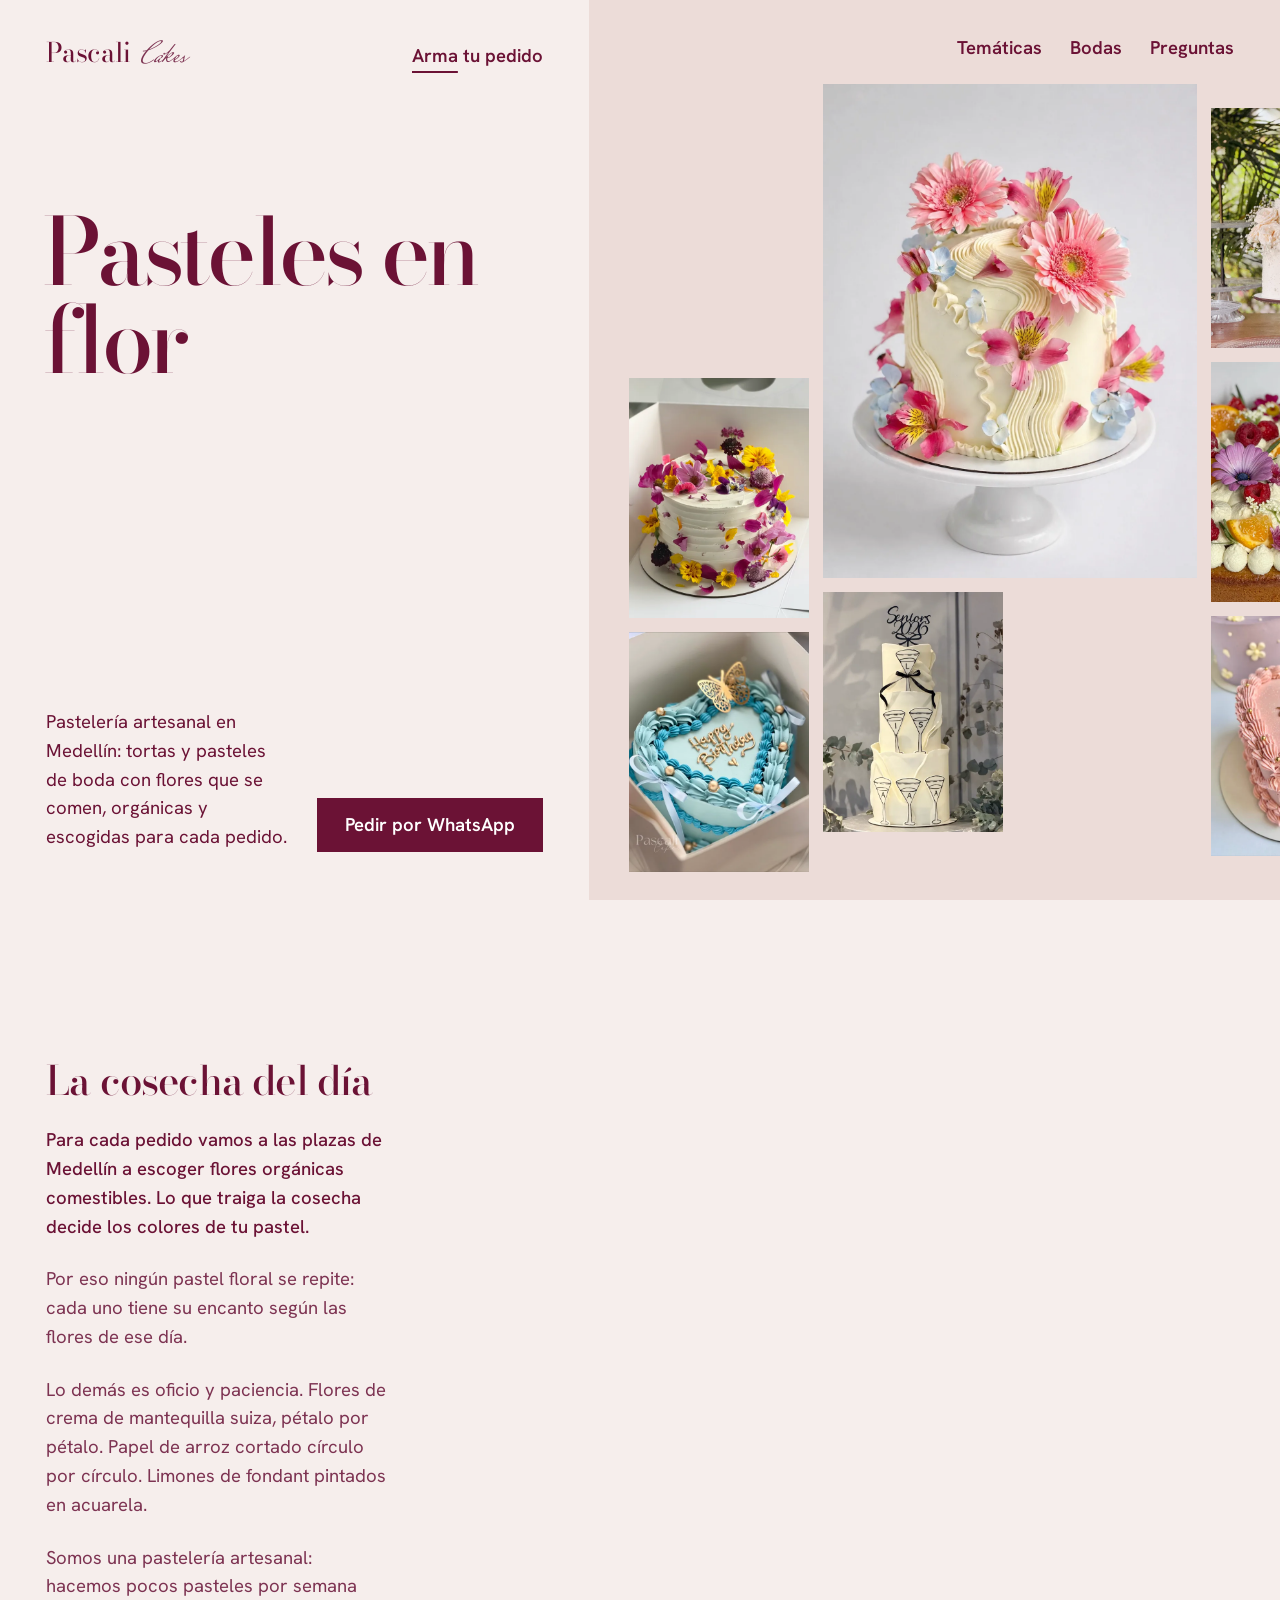
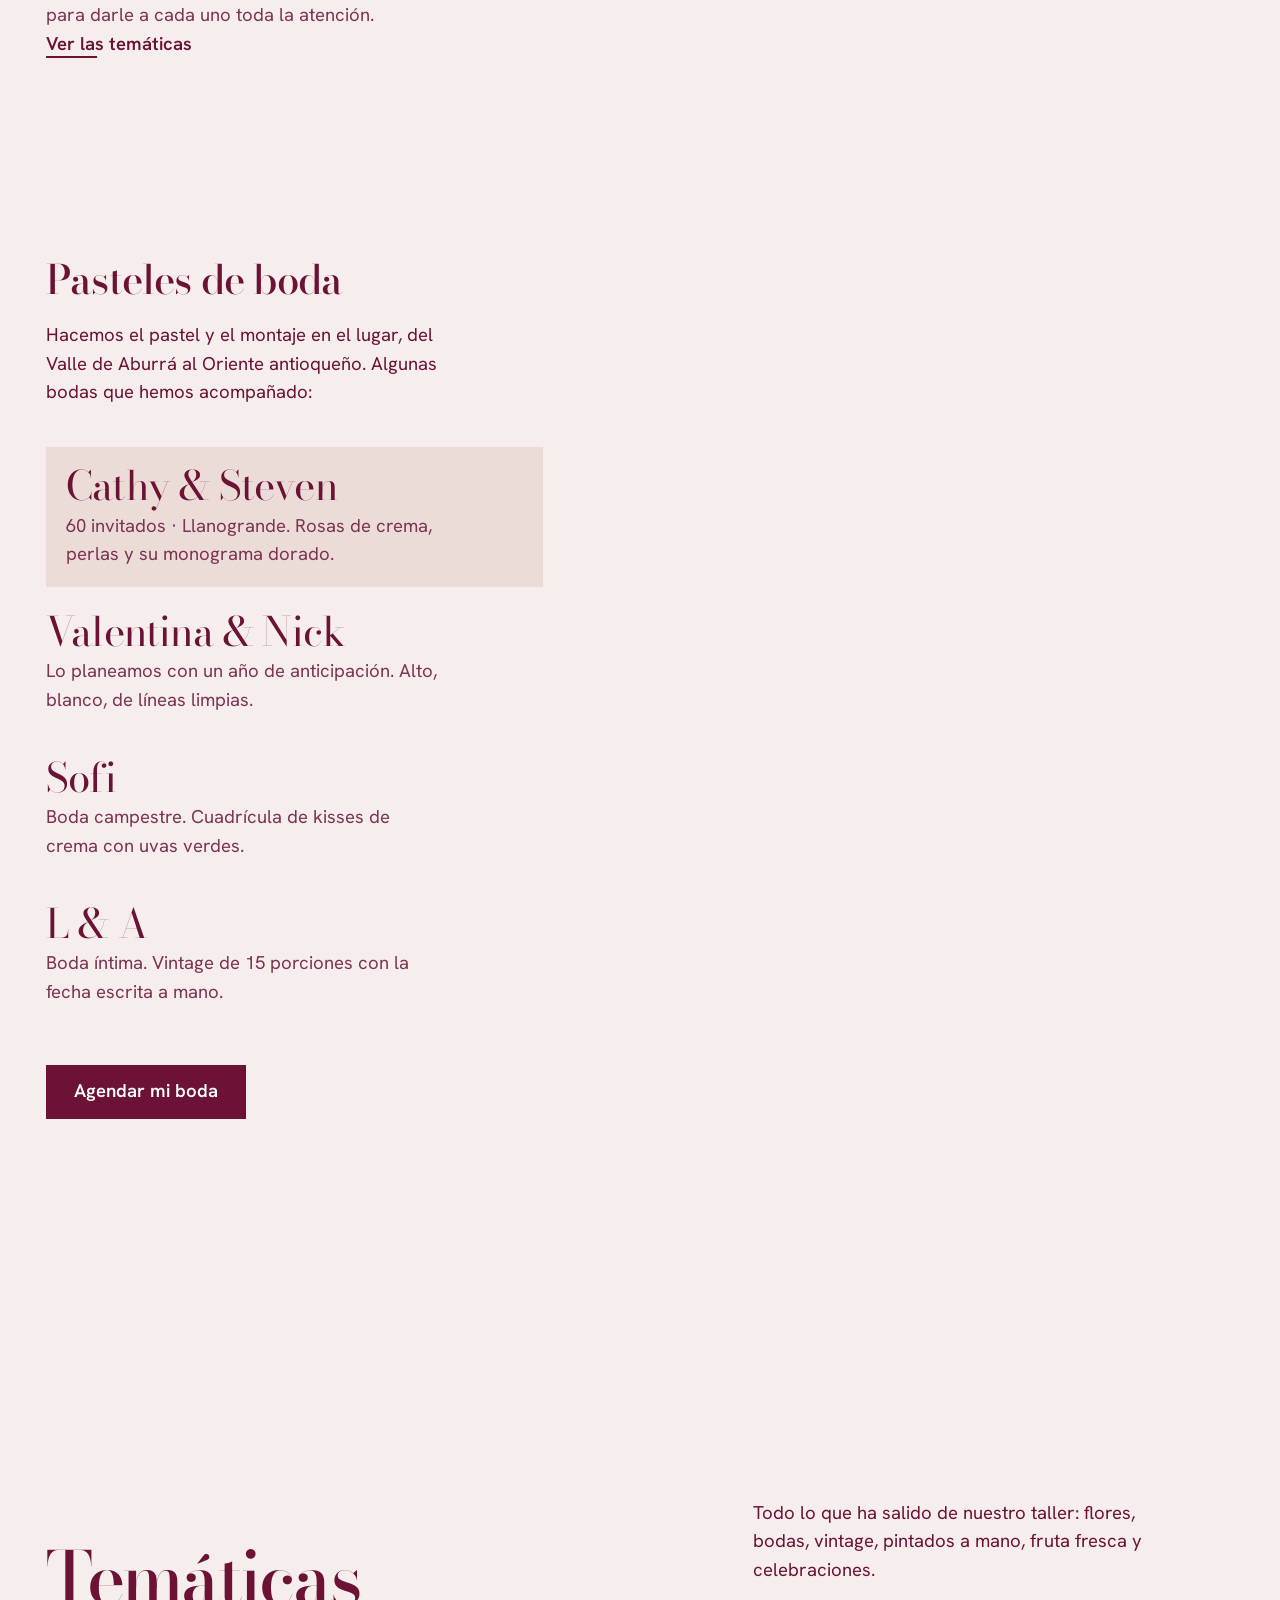
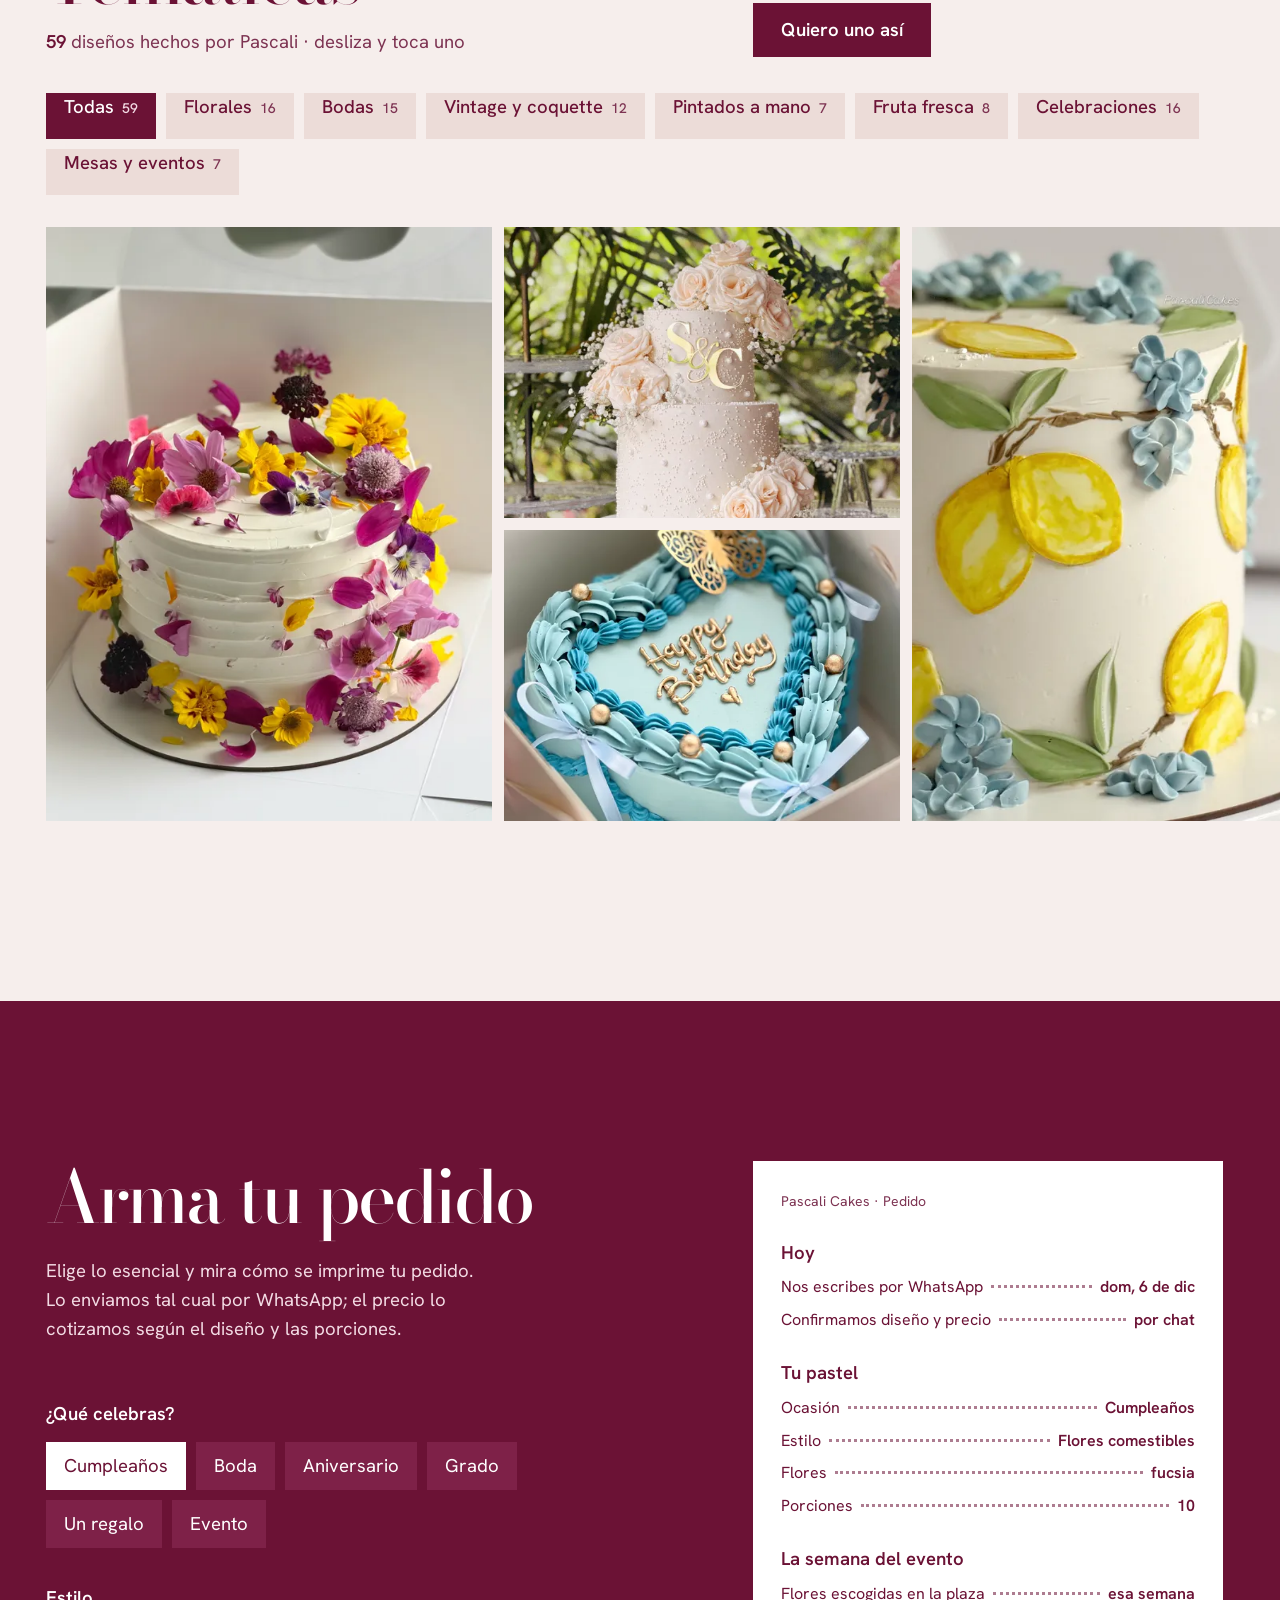
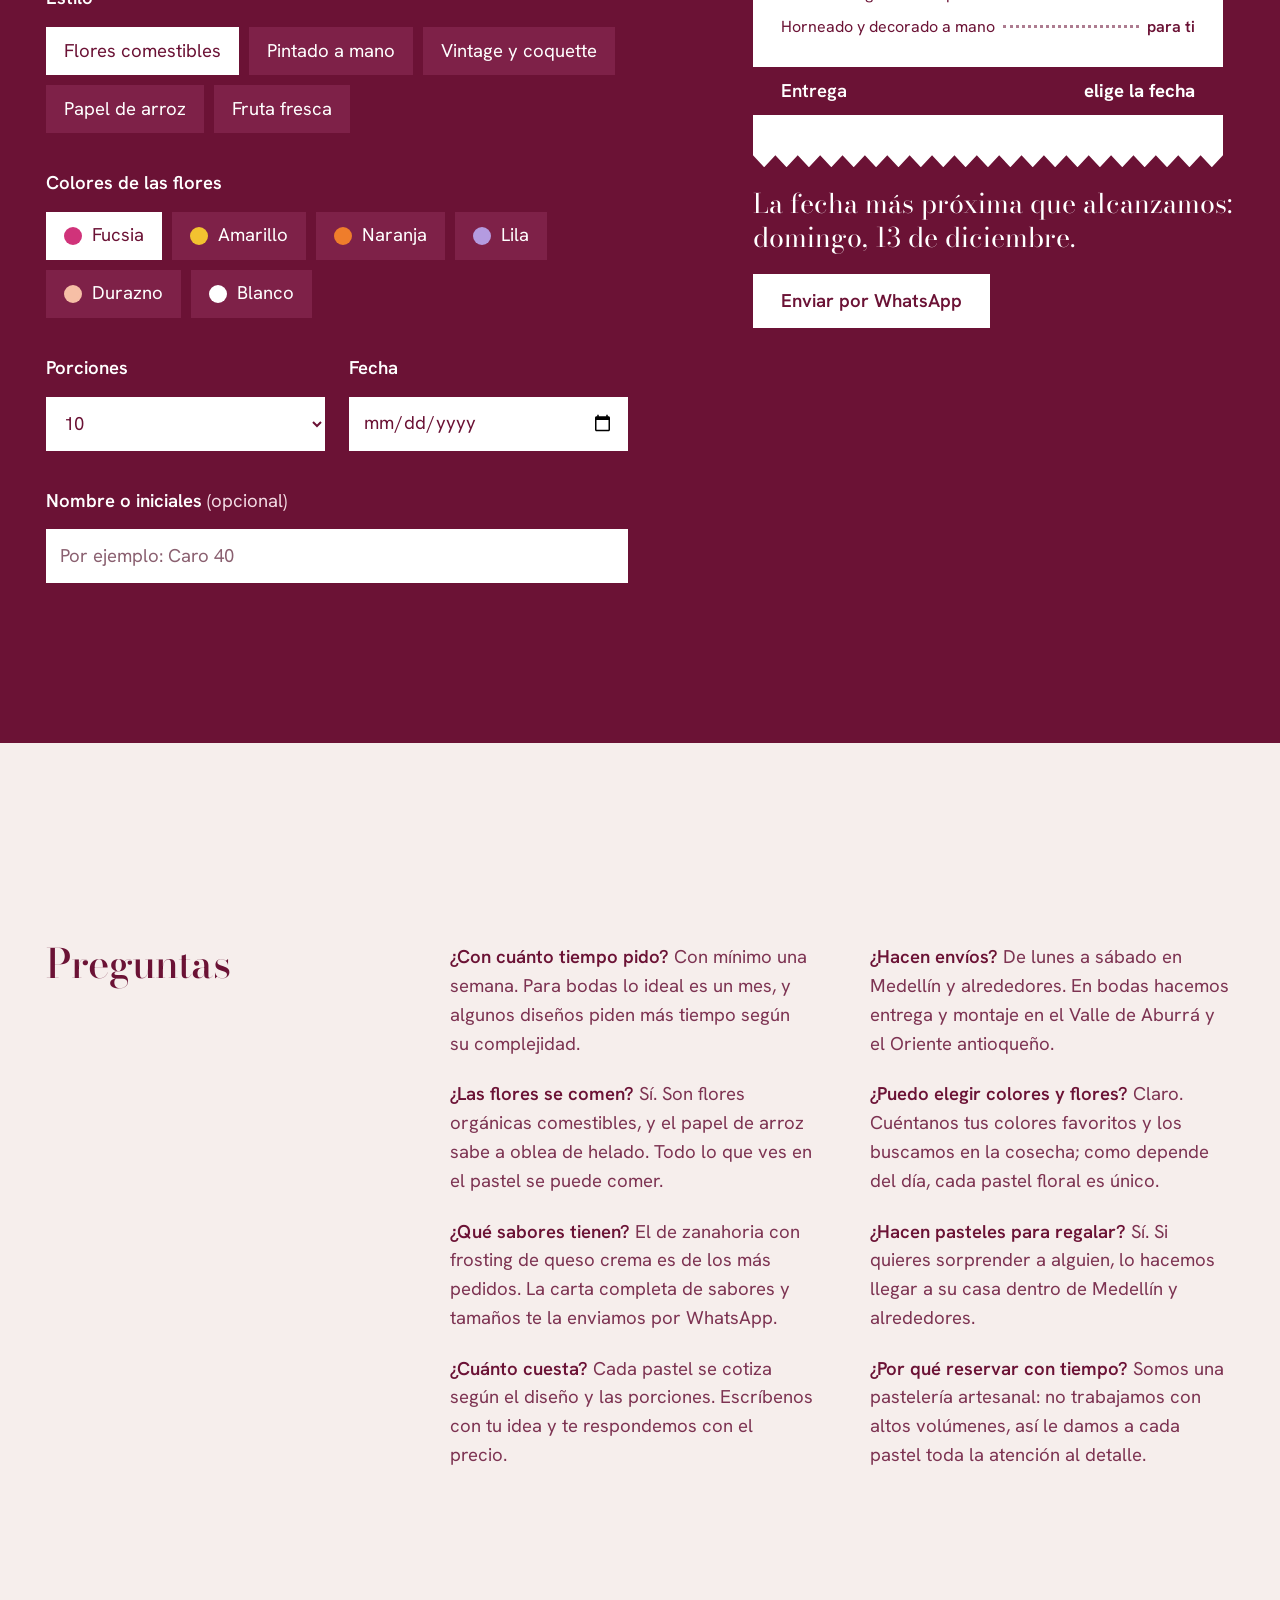
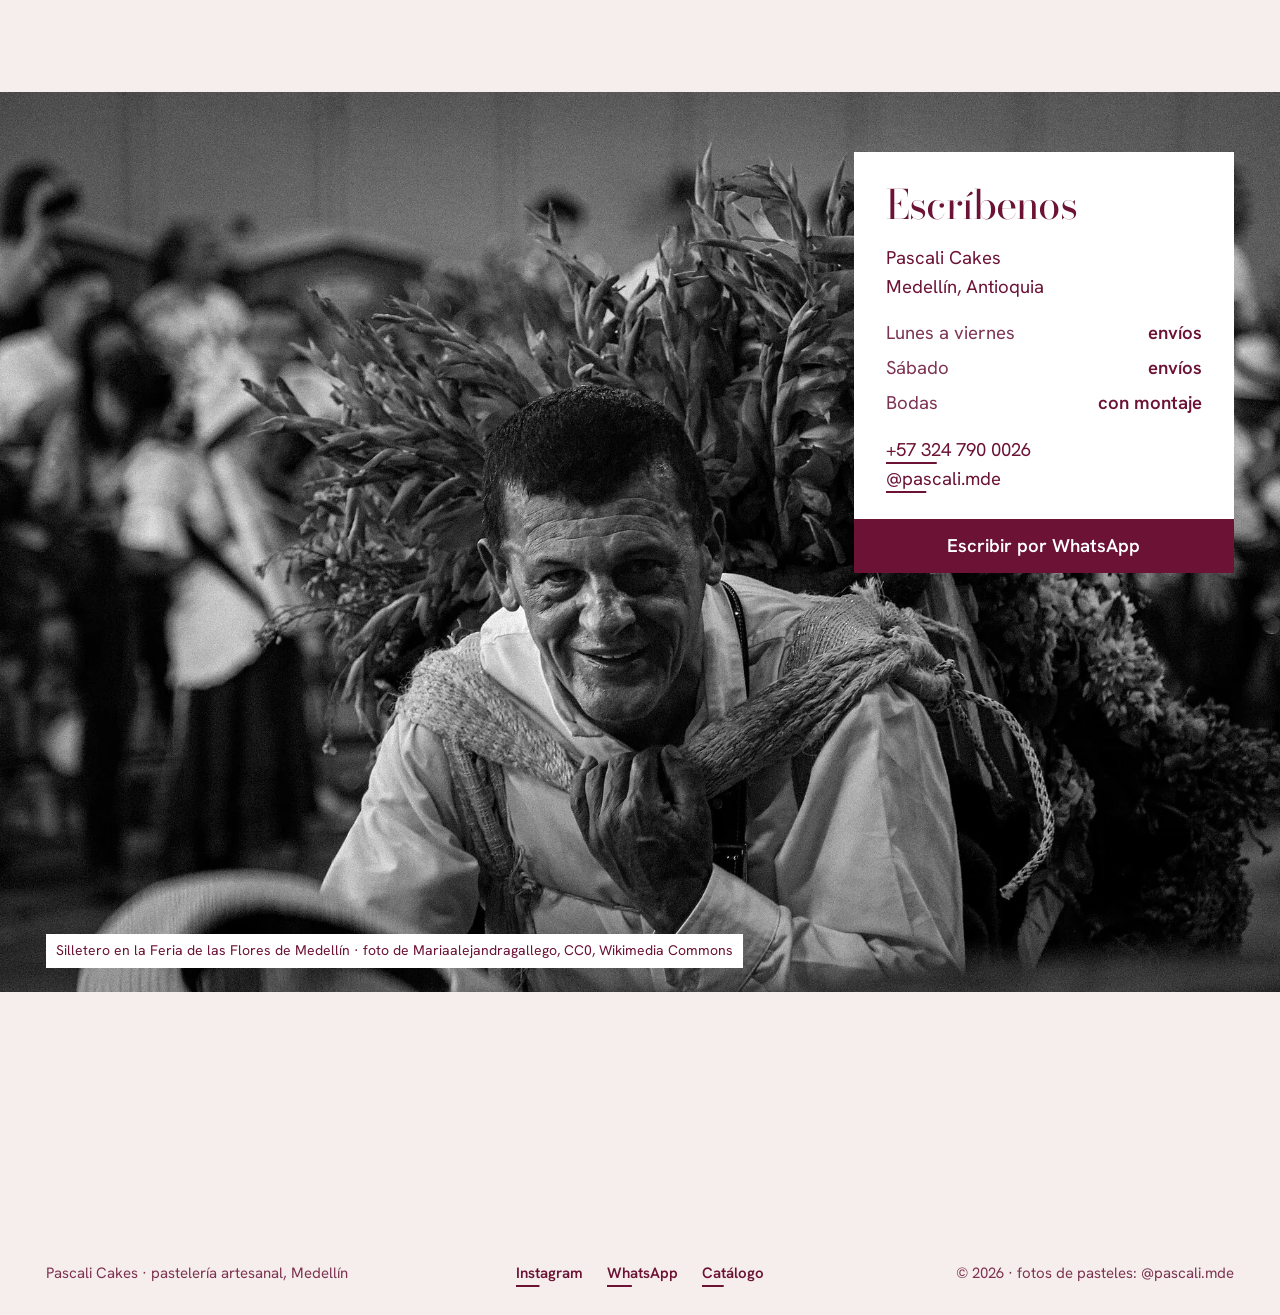
==== index.html @ ee9a1b28 "Pascali Cakes: página principal (opción B) y opción A Página de pastelería artesanal para Pascali (M" ====
<!doctype html>
<html lang="es">
<head>
  <meta charset="utf-8">
  <meta name="viewport" content="width=device-width, initial-scale=1">
  <title>Pascali Cakes · Pasteles en flor · Medellín</title>
  <meta name="description" content="Pastelería artesanal en Medellín: pasteles de boda y tortas con flores orgánicas comestibles, pintadas a mano. Envíos de lunes a sábado. Pedidos por WhatsApp.">
  <meta name="theme-color" content="#6b1235">
  <meta property="og:type" content="website">
  <meta property="og:title" content="Pascali Cakes · Pasteles con flores que se comen">
  <meta property="og:description" content="Pastelería artesanal en Medellín. Pedidos por WhatsApp.">
  <meta property="og:image" content="https://listoia21-pixel.github.io/pascali-cakes/assets/og-pascali.jpg">
  <meta property="og:image:width" content="1200">
  <meta property="og:image:height" content="630">
  <meta property="og:url" content="https://listoia21-pixel.github.io/pascali-cakes/">
  <meta property="og:locale" content="es_CO">
  <meta name="twitter:card" content="summary_large_image">
  <link rel="canonical" href="https://listoia21-pixel.github.io/pascali-cakes/">
  <link rel="icon" href="assets/logo-instagram.jpg">
  <link rel="preconnect" href="https://fonts.googleapis.com">
  <link rel="preconnect" href="https://fonts.gstatic.com" crossorigin>
  <link href="https://fonts.googleapis.com/css2?family=Bodoni+Moda:opsz,wght@6..96,400..600&family=Hanken+Grotesk:wght@400;500;600&family=Mrs+Saint+Delafield&display=swap" rel="stylesheet">
  <link rel="stylesheet" href="styles.css?v=5">
  <script type="application/ld+json">
  {
    "@context": "https://schema.org",
    "@type": "Bakery",
    "name": "Pascali Cakes · Pastelería Artesanal",
    "description": "Pasteles de boda y tortas personalizadas con flores orgánicas comestibles, pintadas a mano.",
    "areaServed": ["Medellín", "Valle de Aburrá", "Oriente antioqueño"],
    "address": { "@type": "PostalAddress", "addressLocality": "Medellín", "addressRegion": "Antioquia", "addressCountry": "CO" },
    "telephone": "+57 324 790 0026",
    "url": "https://listoia21-pixel.github.io/pascali-cakes/",
    "image": "https://listoia21-pixel.github.io/pascali-cakes/assets/og-pascali.jpg",
    "priceRange": "$$",
    "sameAs": ["https://www.instagram.com/pascali.mde/"]
  }
  </script>
</head>
<body>
  <a class="skip" href="#principal">Saltar al contenido</a>

  <div class="split" id="principal">

    <!-- Hero, reading side -->
    <header class="open" data-stage="0">
      <div class="open__top">
        <a class="mark" href="#principal" aria-label="Pascali Cakes, inicio">Pascali <span>Cakes</span></a>
        <a class="open__link draw" href="#pedido">Arma tu pedido</a>
      </div>
      <h1 class="open__h" data-reveal>Pasteles en flor</h1>
      <div class="open__foot">
        <p data-reveal>Pastelería artesanal en Medellín: tortas y pasteles de boda con flores que se comen, orgánicas y escogidas para cada pedido.</p>
        <a class="btn" href="https://wa.me/573247900026?text=Hola%20Pascali%2C%20quiero%20pedir%20un%20pastel." target="_blank" rel="noopener" data-reveal>Pedir por WhatsApp</a>
      </div>
    </header>

    <!-- The stage: never moves on desktop -->
    <div class="stage" aria-hidden="true">
      <nav class="stage__nav" aria-label="Secciones">
        <a href="#coleccion" tabindex="-1">Temáticas</a>
        <a href="#bodas" tabindex="-1">Bodas</a>
        <a href="#preguntas" tabindex="-1">Preguntas</a>
      </nav>
      <div class="slide slide--mosaic is-on" data-slide="0">
        <div class="mosaic">
          <figure class="tile t1"><img src="assets/hd/sm/florales-hd.webp" alt="" width="560" height="746" fetchpriority="high"></figure>
          <figure class="tile t2"><img src="assets/hd/sm/corazon-azul.webp" alt="" width="560" height="700"></figure>
          <figure class="tile t3 t-big" data-cycle>
            <img class="is-on" src="assets/hd/flores-detalle-1.webp" alt="" width="1200" height="1600" fetchpriority="high">
            <img src="assets/hd/gerberas-hd.webp" alt="" width="1200" height="1600" loading="lazy">
            <img src="assets/hd/fresas-hd.webp" alt="" width="1200" height="1600" loading="lazy">
            <img src="assets/hd/limones-hd.webp" alt="" width="1200" height="1600" loading="lazy">
          </figure>
          <figure class="tile t4"><img src="assets/hd/sm/boda-cs-hd.webp" alt="" width="560" height="746"></figure>
          <figure class="tile t5"><img src="assets/hd/sm/zanahoria-hd.webp" alt="" width="560" height="746"></figure>
          <figure class="tile t6"><img src="assets/hd/sm/graduacion-hd.webp" alt="" width="560" height="746"></figure>
          <figure class="tile t7"><img src="assets/hd/sm/corazon-rosa.webp" alt="" width="560" height="746"></figure>
        </div>
      </div>
      <div class="slide slide--photo" data-slide="1">
        <figure class="plate"><img src="assets/hd/flores-detalle-2.webp" alt="" width="1200" height="1600" loading="lazy"></figure>
      </div>
      <div class="slide slide--photo" data-slide="2">
        <figure class="plate"><img id="stage-boda" src="assets/hd/boda-cs-hd.webp" alt="" width="1200" height="1600" loading="lazy"></figure>
      </div>
    </div>

    <!-- Intro: narrow column -->
    <section class="read harvest" data-stage="1" aria-labelledby="harvest-t">
      <h2 id="harvest-t" data-reveal>La cosecha del día</h2>
      <p class="first" data-reveal>Para cada pedido vamos a las plazas de Medellín a escoger flores orgánicas comestibles. Lo que traiga la cosecha decide los colores de tu pastel.</p>
      <p data-reveal>Por eso ningún pastel floral se repite: cada uno tiene su encanto según las flores de ese día.</p>
      <p data-reveal>Lo demás es oficio y paciencia. Flores de crema de mantequilla suiza, pétalo por pétalo. Papel de arroz cortado círculo por círculo. Limones de fondant pintados en acuarela.</p>
      <p data-reveal>Somos una pastelería artesanal: hacemos pocos pasteles por semana para darle a cada uno toda la atención. <a class="draw" href="#coleccion">Ver las temáticas</a></p>
      <figure class="harvest__phone"><img src="assets/hd/sm/flores-detalle-2.webp" alt="Pastel de crema con flores comestibles fucsia, amarillas y lilas" width="560" height="746" loading="lazy"></figure>
    </section>

    <!-- Weddings: the stage follows the list -->
    <section class="read bodas" id="bodas" data-stage="2" aria-labelledby="bodas-t">
      <h2 id="bodas-t" data-reveal>Pasteles de boda</h2>
      <p data-reveal>Hacemos el pastel y el montaje en el lugar, del Valle de Aburrá al Oriente antioqueño. Algunas bodas que hemos acompañado:</p>
      <figure class="bodas__phone"><img id="phone-boda" src="assets/hd/sm/boda-cs-hd.webp" alt="Pastel de boda con rosas de crema y monograma dorado" width="560" height="746" loading="lazy"></figure>
      <ul class="couples" role="list">
        <li data-reveal><button type="button" aria-pressed="true" data-img="boda-cs-hd" data-alt="Pastel de boda con rosas de crema y monograma dorado S y C, en un jardín">
          <span class="couples__name">Cathy &amp; Steven</span>
          <span class="couples__note">60 invitados · Llanogrande. Rosas de crema, perlas y su monograma dorado.</span>
        </button></li>
        <li data-reveal><button type="button" aria-pressed="false" data-img="vn-hd" data-alt="Pastel de boda alto y blanco de líneas limpias">
          <span class="couples__name">Valentina &amp; Nick</span>
          <span class="couples__note">Lo planeamos con un año de anticipación. Alto, blanco, de líneas limpias.</span>
        </button></li>
        <li data-reveal><button type="button" aria-pressed="false" data-img="sofi-hd" data-alt="Novios cortando un pastel con uvas verdes y kisses de crema">
          <span class="couples__name">Sofi</span>
          <span class="couples__note">Boda campestre. Cuadrícula de kisses de crema con uvas verdes.</span>
        </button></li>
        <li data-reveal><button type="button" aria-pressed="false" data-img="la-hd" data-alt="Pastel vintage con borlas de crema y las iniciales L y A">
          <span class="couples__name">L &amp; A</span>
          <span class="couples__note">Boda íntima. Vintage de 15 porciones con la fecha escrita a mano.</span>
        </button></li>
      </ul>
      <a class="btn" href="https://wa.me/573247900026?text=Hola%20Pascali%2C%20quiero%20cotizar%20el%20pastel%20de%20mi%20boda." target="_blank" rel="noopener" data-reveal>Agendar mi boda</a>
    </section>
  </div>

  <main>
    <!-- Gallery: drag row of mixed modules -->
    <section class="gallery" id="coleccion" aria-labelledby="gal-t">
      <div class="gallery__head">
        <div class="gallery__title">
          <h2 id="gal-t" data-reveal>Temáticas</h2>
          <p data-reveal><span id="tema-count">59</span> diseños hechos por Pascali · desliza y toca uno</p>
        </div>
        <div class="tema" data-reveal>
          <p class="tema__d" id="tema-d" aria-live="polite">Todo lo que ha salido de nuestro taller: flores, bodas, vintage, pintados a mano, fruta fresca y celebraciones.</p>
          <a class="btn tema__go" id="tema-go" href="#pedido">Quiero uno así</a>
        </div>
      </div>
      <div class="filters" role="group" aria-label="Filtrar por temática">
            <button type="button" aria-pressed="true" data-tema="todas">Todas <span>59</span></button>
            <button type="button" aria-pressed="false" data-tema="flor">Florales <span>16</span></button>
            <button type="button" aria-pressed="false" data-tema="boda">Bodas <span>15</span></button>
            <button type="button" aria-pressed="false" data-tema="vintage">Vintage y coquette <span>12</span></button>
            <button type="button" aria-pressed="false" data-tema="pintado">Pintados a mano <span>7</span></button>
            <button type="button" aria-pressed="false" data-tema="fruta">Fruta fresca <span>8</span></button>
            <button type="button" aria-pressed="false" data-tema="celebra">Celebraciones <span>16</span></button>
            <button type="button" aria-pressed="false" data-tema="mesa">Mesas y eventos <span>7</span></button>
          </div>
      <div class="row" tabindex="0" aria-label="Pasteles de Pascali, desliza para ver más">
        <ul class="row__track" role="list">
          <li class="mod mod--tall"><a class="frame" href="assets/hd/florales-hd.webp" data-i="0" data-cap="Flores orgánicas comestibles sobre crema" data-temas="flor"><img src="assets/hd/sm/florales-hd.webp" alt="Flores orgánicas comestibles sobre crema" width="560" height="746" loading="lazy"></a></li>
          <li class="mod mod--pair"><a class="frame" href="assets/hd/boda-cs-hd.webp" data-i="1" data-cap="Cathy & Steven: 60 invitados en Llanogrande" data-temas="boda"><img src="assets/hd/sm/boda-cs-hd.webp" alt="Cathy & Steven: 60 invitados en Llanogrande" width="560" height="746" loading="lazy"></a><a class="frame" href="assets/hd/corazon-azul.webp" data-i="2" data-cap="Corazón azul con mariposa dorada" data-temas="vintage celebra"><img src="assets/hd/sm/corazon-azul.webp" alt="Corazón azul con mariposa dorada" width="560" height="746" loading="lazy"></a></li>
          <li class="mod mod--tall"><a class="frame" href="assets/hd/limones-hd.webp" data-i="3" data-cap="Limones de fondant pintados en acuarela" data-temas="pintado"><img src="assets/hd/sm/limones-hd.webp" alt="Limones de fondant pintados en acuarela" width="560" height="746" loading="lazy"></a></li>
          <li class="mod mod--pair"><a class="frame" href="assets/hd/fresas-hd.webp" data-i="4" data-cap="El mes de las fresas: 10 porciones con flores" data-temas="fruta celebra"><img src="assets/hd/sm/fresas-hd.webp" alt="El mes de las fresas: 10 porciones con flores" width="560" height="746" loading="lazy"></a><a class="frame" href="assets/hd/graduacion-hd.webp" data-i="5" data-cap="Una graduación con las iniciales de cada una en su copa" data-temas="celebra"><img src="assets/hd/sm/graduacion-hd.webp" alt="Una graduación con las iniciales de cada una en su copa" width="560" height="746" loading="lazy"></a></li>
          <li class="mod mod--tall"><a class="frame" href="assets/hd/cake-pops.webp" data-i="6" data-cap="Cake pops dorados y azules para la mesa de dulces" data-temas="mesa"><img src="assets/hd/sm/cake-pops.webp" alt="Cake pops dorados y azules para la mesa de dulces" width="560" height="746" loading="lazy"></a></li>
          <li class="mod mod--pair"><a class="frame" href="assets/hd/flores-detalle-1.webp" data-i="7" data-cap="Pensamientos, cosmos y rosas: todo se come" data-temas="flor"><img src="assets/hd/sm/flores-detalle-1.webp" alt="Pensamientos, cosmos y rosas: todo se come" width="560" height="746" loading="lazy"></a><a class="frame" href="assets/hd/corazon-chocolate.webp" data-i="8" data-cap="Corazón de chocolate: «a tiny bit older»" data-temas="vintage celebra"><img src="assets/hd/sm/corazon-chocolate.webp" alt="Corazón de chocolate: «a tiny bit older»" width="560" height="746" loading="lazy"></a></li>
          <li class="mod mod--tall"><a class="frame" href="assets/hd/vn-hd.webp" data-i="9" data-cap="Valentina & Nick: alto, blanco, de líneas limpias" data-temas="boda"><img src="assets/hd/sm/vn-hd.webp" alt="Valentina & Nick: alto, blanco, de líneas limpias" width="560" height="746" loading="lazy"></a></li>
          <li class="mod mod--pair"><a class="frame" href="assets/hd/pinceladas-hd.webp" data-i="10" data-cap="Tres pisos con pinceladas de buttercream" data-temas="pintado"><img src="assets/hd/sm/pinceladas-hd.webp" alt="Tres pisos con pinceladas de buttercream" width="560" height="746" loading="lazy"></a><a class="frame" href="assets/hd/moras-hd.webp" data-i="11" data-cap="Moras frescas sobre crema" data-temas="fruta"><img src="assets/hd/sm/moras-hd.webp" alt="Moras frescas sobre crema" width="560" height="746" loading="lazy"></a></li>
          <li class="mod mod--tall"><a class="frame" href="assets/hd/corona-hd.webp" data-i="12" data-cap="Corona de flores comestibles, vintage vibes" data-temas="flor"><img src="assets/hd/sm/corona-hd.webp" alt="Corona de flores comestibles, vintage vibes" width="560" height="746" loading="lazy"></a></li>
          <li class="mod mod--pair"><a class="frame" href="assets/hd/twenty-five-hd.webp" data-i="13" data-cap="Vintage con lazos de cinta: «Twenty five»" data-temas="vintage celebra"><img src="assets/hd/sm/twenty-five-hd.webp" alt="Vintage con lazos de cinta: «Twenty five»" width="560" height="746" loading="lazy"></a><a class="frame" href="assets/hd/tropical-hd.webp" data-i="14" data-cap="Boda tropical con esencia de Feria de las Flores" data-temas="boda flor"><img src="assets/hd/sm/tropical-hd.webp" alt="Boda tropical con esencia de Feria de las Flores" width="560" height="746" loading="lazy"></a></li>
          <li class="mod mod--tall"><a class="frame" href="assets/hd/princesa-hd.webp" data-i="15" data-cap="Un pastel para una princesa" data-temas="celebra"><img src="assets/hd/sm/princesa-hd.webp" alt="Un pastel para una princesa" width="560" height="746" loading="lazy"></a></li>
          <li class="mod mod--pair"><a class="frame" href="assets/hd/boceto.webp" data-i="16" data-cap="El boceto del pastel de princesa, antes de montarlo" data-temas="celebra"><img src="assets/hd/sm/boceto.webp" alt="El boceto del pastel de princesa, antes de montarlo" width="560" height="746" loading="lazy"></a><a class="frame" href="assets/hd/gerberas-hd.webp" data-i="17" data-cap="Gerberas rosadas y flores en tonos pastel" data-temas="flor"><img src="assets/hd/sm/gerberas-hd.webp" alt="Gerberas rosadas y flores en tonos pastel" width="560" height="746" loading="lazy"></a></li>
          <li class="mod mod--tall"><a class="frame" href="assets/hd/corazon-rosa.webp" data-i="18" data-cap="Corazón rosa: «Twenty three»" data-temas="vintage celebra"><img src="assets/hd/sm/corazon-rosa.webp" alt="Corazón rosa: «Twenty three»" width="560" height="746" loading="lazy"></a></li>
          <li class="mod mod--pair"><a class="frame" href="assets/hd/sofi-hd.webp" data-i="19" data-cap="Sofi y su pastel con uvas verdes" data-temas="boda"><img src="assets/hd/sm/sofi-hd.webp" alt="Sofi y su pastel con uvas verdes" width="560" height="746" loading="lazy"></a><a class="frame" href="assets/hd/tarta-salon-hd.webp" data-i="20" data-cap="Tarta de frutos rojos en el salón del evento" data-temas="fruta mesa"><img src="assets/hd/sm/tarta-salon-hd.webp" alt="Tarta de frutos rojos en el salón del evento" width="560" height="746" loading="lazy"></a></li>
          <li class="mod mod--tall"><a class="frame" href="assets/hd/rosas-blancas-hd.webp" data-i="21" data-cap="Volantes blancos y rosas de crema" data-temas="pintado"><img src="assets/hd/sm/rosas-blancas-hd.webp" alt="Volantes blancos y rosas de crema" width="560" height="746" loading="lazy"></a></li>
          <li class="mod mod--pair"><a class="frame" href="assets/hd/zanahoria-hd.webp" data-i="22" data-cap="Zanahoria con queso crema, mandarinas, frambuesas y flores" data-temas="flor fruta"><img src="assets/hd/sm/zanahoria-hd.webp" alt="Zanahoria con queso crema, mandarinas, frambuesas y flores" width="560" height="746" loading="lazy"></a><a class="frame" href="assets/hd/lazos-negros.webp" data-i="23" data-cap="«Feliz cumpleaños» con lazos negros y corazones" data-temas="vintage celebra"><img src="assets/hd/sm/lazos-negros.webp" alt="«Feliz cumpleaños» con lazos negros y corazones" width="560" height="746" loading="lazy"></a></li>
          <li class="mod mod--tall"><a class="frame" href="assets/hd/dorada-hd.webp" data-i="24" data-cap="Varios pisos en dorado y azul" data-temas="boda"><img src="assets/hd/sm/dorada-hd.webp" alt="Varios pisos en dorado y azul" width="560" height="746" loading="lazy"></a></li>
          <li class="mod mod--pair"><a class="frame" href="assets/hd/perrito.webp" data-i="25" data-cap="Un perrito modelado en azúcar" data-temas="celebra"><img src="assets/hd/sm/perrito.webp" alt="Un perrito modelado en azúcar" width="560" height="746" loading="lazy"></a><a class="frame" href="assets/hd/flores-detalle-2.webp" data-i="26" data-cap="Cada flor, escogida en la plaza ese día" data-temas="flor"><img src="assets/hd/sm/flores-detalle-2.webp" alt="Cada flor, escogida en la plaza ese día" width="560" height="746" loading="lazy"></a></li>
          <li class="mod mod--tall"><a class="frame" href="assets/hd/mesa-evento.webp" data-i="27" data-cap="Mesa puesta para un evento privado" data-temas="mesa"><img src="assets/hd/sm/mesa-evento.webp" alt="Mesa puesta para un evento privado" width="560" height="746" loading="lazy"></a></li>
          <li class="mod mod--pair"><a class="frame" href="assets/hd/corazon-rojo.webp" data-i="28" data-cap="Volantes rojos y lazos" data-temas="vintage celebra"><img src="assets/hd/sm/corazon-rojo.webp" alt="Volantes rojos y lazos" width="560" height="746" loading="lazy"></a><a class="frame" href="assets/hd/la-hd.webp" data-i="29" data-cap="Vintage de 15 porciones para una boda íntima" data-temas="boda vintage"><img src="assets/hd/sm/la-hd.webp" alt="Vintage de 15 porciones para una boda íntima" width="560" height="746" loading="lazy"></a></li>
          <li class="mod mod--tall"><a class="frame" href="assets/hd/limones-detalle.webp" data-i="30" data-cap="Florecitas de crema suiza, pétalo por pétalo" data-temas="pintado"><img src="assets/hd/sm/limones-detalle.webp" alt="Florecitas de crema suiza, pétalo por pétalo" width="560" height="746" loading="lazy"></a></li>
          <li class="mod mod--pair"><a class="frame" href="assets/hd/fresas-detalle.webp" data-i="31" data-cap="Fresas, flores y velas doradas" data-temas="fruta"><img src="assets/hd/sm/fresas-detalle.webp" alt="Fresas, flores y velas doradas" width="560" height="746" loading="lazy"></a><a class="frame" href="assets/hd/gerberas-detalle.webp" data-i="32" data-cap="Flores y más flores" data-temas="flor"><img src="assets/hd/sm/gerberas-detalle.webp" alt="Flores y más flores" width="560" height="746" loading="lazy"></a></li>
          <li class="mod mod--tall"><a class="frame" href="assets/hd/boda-cs-detalle.webp" data-i="33" data-cap="Rosas de crema, perlas y monograma dorado" data-temas="boda"><img src="assets/hd/sm/boda-cs-detalle.webp" alt="Rosas de crema, perlas y monograma dorado" width="560" height="746" loading="lazy"></a></li>
          <li class="mod mod--pair"><a class="frame" href="assets/hd/vintage-blanco-rojo.webp" data-i="34" data-cap="Frutos rojos y lazos de satín" data-temas="vintage"><img src="assets/hd/sm/vintage-blanco-rojo.webp" alt="Frutos rojos y lazos de satín" width="560" height="746" loading="lazy"></a><a class="frame" href="assets/hd/rectangular-hd.webp" data-i="35" data-cap="Rectangular de 15 porciones con flores a tu gusto" data-temas="flor celebra"><img src="assets/hd/sm/rectangular-hd.webp" alt="Rectangular de 15 porciones con flores a tu gusto" width="560" height="746" loading="lazy"></a></li>
          <li class="mod mod--tall"><a class="frame" href="assets/hd/tropical-detalle.webp" data-i="36" data-cap="Heliconias y aves del paraíso sobre crema" data-temas="boda flor"><img src="assets/hd/sm/tropical-detalle.webp" alt="Heliconias y aves del paraíso sobre crema" width="560" height="746" loading="lazy"></a></li>
          <li class="mod mod--pair"><a class="frame" href="assets/hd/lazos-rojos.webp" data-i="37" data-cap="Cerezas y lazos rojos" data-temas="vintage celebra"><img src="assets/hd/sm/lazos-rojos.webp" alt="Cerezas y lazos rojos" width="560" height="746" loading="lazy"></a><a class="frame" href="assets/hd/boda-jardin-mesa.webp" data-i="38" data-cap="El montaje en el jardín, en Zona E" data-temas="boda mesa"><img src="assets/hd/sm/boda-jardin-mesa.webp" alt="El montaje en el jardín, en Zona E" width="560" height="746" loading="lazy"></a></li>
          <li class="mod mod--tall"><a class="frame" href="assets/hd/sofi-uvas-detalle.webp" data-i="39" data-cap="Cuadrícula de kisses de crema con uvas verdes" data-temas="boda"><img src="assets/hd/sm/sofi-uvas-detalle.webp" alt="Cuadrícula de kisses de crema con uvas verdes" width="560" height="746" loading="lazy"></a></li>
          <li class="mod mod--pair"><a class="frame" href="assets/hd/vintage-rosa.webp" data-i="40" data-cap="Corazón rosado con lazos" data-temas="vintage"><img src="assets/hd/sm/vintage-rosa.webp" alt="Corazón rosado con lazos" width="560" height="746" loading="lazy"></a><a class="frame" href="assets/hd/tarta-frutos-detalle.webp" data-i="41" data-cap="Frutos rojos para la mesa de una boda" data-temas="fruta mesa"><img src="assets/hd/sm/tarta-frutos-detalle.webp" alt="Frutos rojos para la mesa de una boda" width="560" height="746" loading="lazy"></a></li>
          <li class="mod mod--tall"><a class="frame" href="assets/hd/dorada-salon.webp" data-i="42" data-cap="El pastel dorado en su salón" data-temas="boda mesa"><img src="assets/hd/sm/dorada-salon.webp" alt="El pastel dorado en su salón" width="560" height="746" loading="lazy"></a></li>
          <li class="mod mod--pair"><a class="frame" href="assets/fotos/florales-identidad.webp" data-i="43" data-cap="Flores comestibles y crema: la identidad de Pascali" data-temas="flor"><img src="assets/fotos/florales-identidad.webp" alt="Flores comestibles y crema: la identidad de Pascali" width="480" height="640" loading="lazy"></a><a class="frame" href="assets/fotos/lienzo-pintado.webp" data-i="44" data-cap="Un pastel en blanco es un lienzo" data-temas="pintado"><img src="assets/fotos/lienzo-pintado.webp" alt="Un pastel en blanco es un lienzo" width="480" height="640" loading="lazy"></a></li>
          <li class="mod mod--tall"><a class="frame" href="assets/fotos/caro-40.webp" data-i="45" data-cap="Rosas durazno para los 40 de Caro" data-temas="flor celebra"><img src="assets/fotos/caro-40.webp" alt="Rosas durazno para los 40 de Caro" width="480" height="640" loading="lazy"></a></li>
          <li class="mod mod--pair"><a class="frame" href="assets/fotos/boda-rosas-monograma.webp" data-i="46" data-cap="Tres pisos con rosas y monograma, boda de noche" data-temas="boda"><img src="assets/fotos/boda-rosas-monograma.webp" alt="Tres pisos con rosas y monograma, boda de noche" width="480" height="640" loading="lazy"></a><a class="frame" href="assets/fotos/vintage-menta-lila.webp" data-i="47" data-cap="Rosas de crema en menta y lila" data-temas="vintage"><img src="assets/fotos/vintage-menta-lila.webp" alt="Rosas de crema en menta y lila" width="480" height="640" loading="lazy"></a></li>
          <li class="mod mod--tall"><a class="frame" href="assets/fotos/flores-frambuesas.webp" data-i="48" data-cap="Flores comestibles y frambuesas" data-temas="flor fruta"><img src="assets/fotos/flores-frambuesas.webp" alt="Flores comestibles y frambuesas" width="480" height="640" loading="lazy"></a></li>
          <li class="mod mod--pair"><a class="frame" href="assets/fotos/flores-pintadas.webp" data-i="49" data-cap="Flores pintadas a mano sobre crema" data-temas="pintado"><img src="assets/fotos/flores-pintadas.webp" alt="Flores pintadas a mano sobre crema" width="480" height="640" loading="lazy"></a><a class="frame" href="assets/fotos/lola-30.webp" data-i="50" data-cap="Rosas y orquídeas para los 30 de Lola" data-temas="flor celebra"><img src="assets/fotos/lola-30.webp" alt="Rosas y orquídeas para los 30 de Lola" width="480" height="640" loading="lazy"></a></li>
          <li class="mod mod--tall"><a class="frame" href="assets/fotos/boda-dl-dorado.webp" data-i="51" data-cap="Monograma dorado y flores blancas" data-temas="boda"><img src="assets/fotos/boda-dl-dorado.webp" alt="Monograma dorado y flores blancas" width="480" height="640" loading="lazy"></a></li>
          <li class="mod mod--pair"><a class="frame" href="assets/fotos/mesa-frutos-love.webp" data-i="52" data-cap="Mesa de frutos rojos para un evento" data-temas="fruta mesa"><img src="assets/fotos/mesa-frutos-love.webp" alt="Mesa de frutos rojos para un evento" width="480" height="640" loading="lazy"></a><a class="frame" href="assets/fotos/eterna-primavera.webp" data-i="53" data-cap="La eterna primavera en flores comestibles" data-temas="flor"><img src="assets/fotos/eterna-primavera.webp" alt="La eterna primavera en flores comestibles" width="480" height="640" loading="lazy"></a></li>
          <li class="mod mod--tall"><a class="frame" href="assets/fotos/rosa-papel-arroz.webp" data-i="54" data-cap="Rosa de papel de arroz hecha a mano" data-temas="pintado"><img src="assets/fotos/rosa-papel-arroz.webp" alt="Rosa de papel de arroz hecha a mano" width="480" height="640" loading="lazy"></a></li>
          <li class="mod mod--pair"><a class="frame" href="assets/fotos/lila-cumpleanos.webp" data-i="55" data-cap="Detalles lilas y morados" data-temas="vintage celebra"><img src="assets/fotos/lila-cumpleanos.webp" alt="Detalles lilas y morados" width="480" height="640" loading="lazy"></a><a class="frame" href="assets/fotos/rectangular-monograma.webp" data-i="56" data-cap="Rectangular con monograma en relieve" data-temas="boda"><img src="assets/fotos/rectangular-monograma.webp" alt="Rectangular con monograma en relieve" width="480" height="640" loading="lazy"></a></li>
          <li class="mod mod--tall"><a class="frame" href="assets/fotos/uvas-verdes.webp" data-i="57" data-cap="Uvas verdes y kisses de crema para una boda campestre" data-temas="boda"><img src="assets/fotos/uvas-verdes.webp" alt="Uvas verdes y kisses de crema para una boda campestre" width="480" height="640" loading="lazy"></a></li>
          <li class="mod mod--tall"><a class="frame" href="assets/fotos/flores-comestibles-detalle.webp" data-i="58" data-cap="Pensamientos, rosas y crisantemos, todos comestibles" data-temas="flor"><img src="assets/fotos/flores-comestibles-detalle.webp" alt="Pensamientos, rosas y crisantemos, todos comestibles" width="480" height="640" loading="lazy"></a></li>
        </ul>
      </div>
    </section>

    <!-- The live thing: the order prints itself on a slip -->
    <section class="pedido" id="pedido" aria-labelledby="pedido-t">
      <div class="pedido__grid">
        <div class="pedido__copy">
          <h2 id="pedido-t" data-reveal>Arma tu pedido</h2>
          <p data-reveal>Elige lo esencial y mira cómo se imprime tu pedido. Lo enviamos tal cual por WhatsApp; el precio lo cotizamos según el diseño y las porciones.</p>
          <form id="pedido-form" action="https://wa.me/573247900026" method="get" target="_blank">
            <fieldset data-reveal>
              <legend>¿Qué celebras?</legend>
              <div class="chips">
                <label><input type="radio" name="ocasion" value="Cumpleaños" checked><span>Cumpleaños</span></label>
                <label><input type="radio" name="ocasion" value="Boda"><span>Boda</span></label>
                <label><input type="radio" name="ocasion" value="Aniversario"><span>Aniversario</span></label>
                <label><input type="radio" name="ocasion" value="Grado"><span>Grado</span></label>
                <label><input type="radio" name="ocasion" value="Regalo"><span>Un regalo</span></label>
                <label><input type="radio" name="ocasion" value="Evento"><span>Evento</span></label>
              </div>
            </fieldset>
            <fieldset data-reveal>
              <legend>Estilo</legend>
              <div class="chips">
                <label><input type="radio" name="estilo" value="Flores comestibles" checked><span>Flores comestibles</span></label>
                <label><input type="radio" name="estilo" value="Pintado a mano"><span>Pintado a mano</span></label>
                <label><input type="radio" name="estilo" value="Vintage y coquette"><span>Vintage y coquette</span></label>
                <label><input type="radio" name="estilo" value="Papel de arroz"><span>Papel de arroz</span></label>
                <label><input type="radio" name="estilo" value="Fruta fresca"><span>Fruta fresca</span></label>
              </div>
            </fieldset>
            <fieldset data-reveal>
              <legend>Colores de las flores</legend>
              <div class="chips">
                <label><input type="checkbox" name="color" value="fucsia" checked><span><i style="--c:#d0337a"></i>Fucsia</span></label>
                <label><input type="checkbox" name="color" value="amarillo"><span><i style="--c:#f2c230"></i>Amarillo</span></label>
                <label><input type="checkbox" name="color" value="naranja"><span><i style="--c:#ef7d2b"></i>Naranja</span></label>
                <label><input type="checkbox" name="color" value="lila"><span><i style="--c:#b49be0"></i>Lila</span></label>
                <label><input type="checkbox" name="color" value="durazno"><span><i style="--c:#f6bfa6"></i>Durazno</span></label>
                <label><input type="checkbox" name="color" value="blanco"><span><i style="--c:#ffffff"></i>Blanco</span></label>
              </div>
            </fieldset>
            <div class="pair" data-reveal>
              <div class="field">
                <label for="porciones">Porciones</label>
                <select id="porciones" name="porciones">
                  <option value="10">10</option>
                  <option value="15">15</option>
                  <option value="20 a 30">20 a 30</option>
                  <option value="40 a 60">40 a 60</option>
                  <option value="más de 60">Más de 60</option>
                </select>
              </div>
              <div class="field">
                <label for="fecha">Fecha</label>
                <input type="date" id="fecha" name="fecha">
              </div>
            </div>
            <div class="field" data-reveal>
              <label for="dedicatoria">Nombre o iniciales <span class="opt">(opcional)</span></label>
              <input type="text" id="dedicatoria" name="dedicatoria" maxlength="40" autocomplete="off" placeholder="Por ejemplo: Caro 40">
            </div>
            <input type="hidden" name="text" id="wa-text">
          </form>
        </div>

        <div class="slip-wrap" data-reveal>
          <div class="slip" aria-live="polite">
            <p class="slip__head">Pascali Cakes · Pedido</p>
            <h3>Hoy</h3>
            <p class="slip__row"><span>Nos escribes por WhatsApp</span><b id="s-hoy">—</b></p>
            <p class="slip__row"><span>Confirmamos diseño y precio</span><b>por chat</b></p>
            <h3>Tu pastel</h3>
            <p class="slip__row"><span>Ocasión</span><b id="s-ocasion">Cumpleaños</b></p>
            <p class="slip__row"><span>Estilo</span><b id="s-estilo">Flores comestibles</b></p>
            <p class="slip__row"><span>Flores</span><b id="s-flores">fucsia</b></p>
            <p class="slip__row"><span>Porciones</span><b id="s-porciones">10</b></p>
            <p class="slip__row" id="s-dedic-row" hidden><span>Dice</span><b id="s-dedic"></b></p>
            <h3>La semana del evento</h3>
            <p class="slip__row"><span>Flores escogidas en la plaza</span><b>esa semana</b></p>
            <p class="slip__row"><span>Horneado y decorado a mano</span><b>para ti</b></p>
            <p class="slip__total"><span id="s-total-l">Entrega</span><b id="s-total">elige la fecha</b></p>
          </div>
          <p class="slip__verdict" id="s-verdict">La fecha más próxima que alcanzamos aparece al elegir el día.</p>
          <button class="btn btn--paper" type="submit" form="pedido-form">Enviar por WhatsApp</button>
        </div>
      </div>
    </section>

    <!-- FAQ: answers as reading text -->
    <section class="faq" id="preguntas" aria-labelledby="faq-t">
      <h2 id="faq-t" data-reveal>Preguntas</h2>
      <div class="faq__text" data-reveal>
        <p><b>¿Con cuánto tiempo pido?</b> Con mínimo una semana. Para bodas lo ideal es un mes, y algunos diseños piden más tiempo según su complejidad.</p>
        <p><b>¿Las flores se comen?</b> Sí. Son flores orgánicas comestibles, y el papel de arroz sabe a oblea de helado. Todo lo que ves en el pastel se puede comer.</p>
        <p><b>¿Qué sabores tienen?</b> El de zanahoria con frosting de queso crema es de los más pedidos. La carta completa de sabores y tamaños te la enviamos por WhatsApp.</p>
        <p><b>¿Cuánto cuesta?</b> Cada pastel se cotiza según el diseño y las porciones. Escríbenos con tu idea y te respondemos con el precio.</p>
        <p><b>¿Hacen envíos?</b> De lunes a sábado en Medellín y alrededores. En bodas hacemos entrega y montaje en el Valle de Aburrá y el Oriente antioqueño.</p>
        <p><b>¿Puedo elegir colores y flores?</b> Claro. Cuéntanos tus colores favoritos y los buscamos en la cosecha; como depende del día, cada pastel floral es único.</p>
        <p><b>¿Hacen pasteles para regalar?</b> Sí. Si quieres sorprender a alguien, lo hacemos llegar a su casa dentro de Medellín y alrededores.</p>
        <p><b>¿Por qué reservar con tiempo?</b> Somos una pastelería artesanal: no trabajamos con altos volúmenes, así le damos a cada pastel toda la atención al detalle.</p>
      </div>
    </section>

    <!-- Contact: visit card on a photograph -->
    <section class="visit" aria-labelledby="visit-t">
      <img class="visit__photo" src="assets/fotos/silletero-feria.webp" alt="Un silletero carga su silleta de flores en la Feria de las Flores de Medellín" width="1920" height="1280" loading="lazy">
      <div class="card" data-reveal>
        <h2 id="visit-t">Escríbenos</h2>
        <p>Pascali Cakes<br>Medellín, Antioquia</p>
        <dl class="hours">
          <div><dt>Lunes a viernes</dt><dd>envíos</dd></div>
          <div><dt>Sábado</dt><dd>envíos</dd></div>
          <div><dt>Bodas</dt><dd>con montaje</dd></div>
        </dl>
        <p><a class="draw" href="https://wa.me/573247900026" target="_blank" rel="noopener">+57 324 790 0026</a><br><a class="draw" href="https://www.instagram.com/pascali.mde/" target="_blank" rel="noopener">@pascali.mde</a></p>
        <a class="btn" href="https://wa.me/573247900026?text=Hola%20Pascali" target="_blank" rel="noopener">Escribir por WhatsApp</a>
      </div>
      <p class="visit__credit">Silletero en la Feria de las Flores de Medellín · foto de Mariaalejandragallego, CC0, Wikimedia Commons</p>
    </section>
  </main>

  <footer class="quiet">
    <span>Pascali Cakes · pastelería artesanal, Medellín</span>
    <span class="quiet__links">
      <a class="draw" href="https://www.instagram.com/pascali.mde/" target="_blank" rel="noopener">Instagram</a>
      <a class="draw" href="https://wa.me/573247900026" target="_blank" rel="noopener">WhatsApp</a>
      <a class="draw" href="https://wa.me/c/573247900026" target="_blank" rel="noopener">Catálogo</a>
    </span>
    <span class="quiet__end">© 2026 · fotos de pasteles: @pascali.mde</span>
  </footer>

  <a class="dock" href="https://wa.me/573247900026?text=Hola%20Pascali%2C%20quiero%20pedir%20un%20pastel." target="_blank" rel="noopener">Pedir por WhatsApp</a>

  <dialog class="lightbox" id="lightbox" aria-label="Pastel ampliado">
    <figure>
      <img id="lb-img" src="" alt="" width="480" height="640">
      <figcaption id="lb-cap"></figcaption>
    </figure>
    <div class="lightbox__bar">
      <button type="button" data-lb="prev">Anterior</button>
      <button type="button" data-lb="close">Cerrar</button>
      <button type="button" data-lb="next">Siguiente</button>
    </div>
  </dialog>

  <script type="application/json" id="temas-data">{"flor":{"n":"Florales","d":"Flores orgánicas comestibles, escogidas en la plaza para cada pedido.","estilo":"Flores comestibles"},"boda":{"n":"Bodas","d":"El pastel y su montaje en el lugar, del Valle de Aburrá al Oriente antioqueño.","ocasion":"Boda"},"vintage":{"n":"Vintage y coquette","d":"Volantes, lazos, corazones y letras escritas a mano.","estilo":"Vintage y coquette"},"pintado":{"n":"Pintados a mano","d":"Pinceladas de buttercream, acuarela comestible y papel de arroz.","estilo":"Pintado a mano"},"fruta":{"n":"Fruta fresca","d":"Fresas, moras y frutos rojos frescos, con o sin flores.","estilo":"Fruta fresca"},"celebra":{"n":"Celebraciones","d":"Cumpleaños, grados y fechas especiales con nombre propio.","ocasion":"Cumpleaños"},"mesa":{"n":"Mesas y eventos","d":"Cake pops, tartas y mesas de dulces para eventos privados.","ocasion":"Evento"}}</script>
  <script src="app.js?v=4" defer></script>
</body>
</html>
---- styles.css ----
/* Pascali Cakes, option B: the split stage. One berry ink, taken from the
   bougainvillea and fuchsia of their edible flowers, prints the whole page on petal paper. */
:root {
  --bg: #f6eeec;
  --surface: #ecdcd8;
  --paper: #ffffff;
  --ink: #6b1235;
  --muted: #7d3352;
  --tone: #7e2148;
  --tone-2: #8f2d57;
  --accent: #6b1235;
  --accent-ink: #ffffff;

  --font-display: "Bodoni Moda", "Didot", "Bodoni 72", Georgia, serif;
  --font-text: "Hanken Grotesk", "Helvetica Neue", Arial, sans-serif;
  --font-script: "Mrs Saint Delafield", "Brush Script MT", cursive;

  --step-small: 0.875rem;                                     /* 14px */
  --step-body: clamp(1.0625rem, 1rem + 0.2vw, 1.1875rem);     /* 17–19px */
  --step-lead: clamp(1.375rem, 1.2rem + 0.6vw, 1.75rem);      /* 22–28px */
  --step-mid: clamp(1.875rem, 1.4rem + 1.4vw, 2.75rem);       /* 30–44px */
  --step-display: clamp(2.75rem, 1rem + 4.4vw, 4.75rem);      /* 44–76px */

  --m: clamp(20px, 3.6vw, 56px);
  --ease-out: cubic-bezier(0.22, 1, 0.36, 1);
  --ease-in-out: cubic-bezier(0.65, 0, 0.35, 1);
}

*, *::before, *::after { box-sizing: border-box; }
html { -webkit-text-size-adjust: 100%; scroll-behavior: smooth; }
body {
  margin: 0; background: var(--bg); color: var(--ink);
  font-family: var(--font-text); font-size: var(--step-body); line-height: 1.55;
  font-kerning: normal; text-rendering: optimizeLegibility; -webkit-font-smoothing: antialiased;
}
img { display: block; max-width: 100%; height: auto; }
h1, h2, h3, p, figure, dl, dd, ul { margin: 0; }
ul { padding: 0; list-style: none; }
a { color: inherit; }
button, input, select { font: inherit; color: inherit; }
::selection { background: var(--ink); color: var(--paper); }
:focus-visible { outline: 3px solid var(--ink); outline-offset: 3px; }
.skip { position: absolute; left: var(--m); top: -60px; z-index: 50; background: var(--paper); padding: 10px 16px; }
.skip:focus { top: 12px; }
h1, h2 { font-family: var(--font-display); font-weight: 500; font-optical-sizing: auto; hyphens: none; }
h2 { font-size: var(--step-mid); line-height: 1.05; letter-spacing: -0.02em; }

.draw { position: relative; text-decoration: none; }
.draw::after {
  content: ""; position: absolute; left: 0; right: 0; bottom: -2px; height: 2px; background: currentColor;
  transform: scaleX(0.35); transform-origin: left; transition: transform 380ms var(--ease-out);
}
.draw:hover::after, .draw:focus-visible::after { transform: scaleX(1); }

.btn {
  display: inline-flex; align-items: center; justify-content: center; min-height: 54px; padding: 0 28px;
  background: var(--ink); color: var(--paper); font-weight: 600; text-decoration: none;
  border: 0; border-radius: 0; cursor: pointer;
  transition: background-color 200ms var(--ease-out), transform 200ms var(--ease-out);
}
.btn:hover { background: var(--tone-2); }
.btn:active { transform: scale(0.97); }
.btn--paper { background: var(--paper); color: var(--ink); }
.btn--paper:hover { background: var(--surface); }

/* ---------- The split ---------- */
.split { display: grid; grid-template-columns: 46fr 54fr; }
.open, .read { grid-column: 1; }
.stage {
  grid-column: 2; grid-row: 1 / span 3; align-self: start;
  position: sticky; top: 0; height: 100svh; overflow: hidden; background: var(--surface);
}

/* Hero, reading side */
.open { min-height: 100svh; display: flex; flex-direction: column; padding: 32px var(--m) 48px; }
.open__top { display: flex; justify-content: space-between; align-items: baseline; gap: 16px; }
.mark { font-family: var(--font-display); font-size: var(--step-lead); text-decoration: none; letter-spacing: -0.01em; white-space: nowrap; }
.mark span { font-family: var(--font-script); font-size: 1.15em; margin-left: 0.1em; color: var(--muted); }
.open__link { font-weight: 600; }
.open__h { margin-top: 14svh; font-size: clamp(3.25rem, 1rem + 6vw, 7rem); line-height: 0.95; letter-spacing: -0.04em; max-width: 9ch; margin-left: -0.03em; }
.open__foot { margin-top: auto; display: flex; align-items: flex-end; gap: 28px; padding-top: 48px; }
.open__foot p { max-width: 32ch; font-size: max(1.125rem, var(--step-body)); }
.open__foot .btn { flex: none; }

/* Stage slides */
.stage__nav { position: absolute; z-index: 3; top: 30px; right: var(--m); display: flex; gap: 28px; }
.stage__nav a { font-weight: 600; text-decoration: none; padding: 4px 0; }
.slide { position: absolute; inset: 0; opacity: 0; visibility: hidden; transition: opacity 600ms var(--ease-out), visibility 0s 600ms; }
.slide.is-on { opacity: 1; visibility: visible; transition: opacity 600ms var(--ease-out), visibility 0s; }
.slide--photo { display: grid; place-items: center; padding: 88px var(--m) 40px; }
.plate { height: min(80svh, 760px); aspect-ratio: 3 / 4; overflow: hidden; clip-path: inset(100% 0 0 0); }
.plate img { width: 100%; height: 100%; object-fit: cover; transform: scale(1.12); }
.slide.is-on .plate { clip-path: inset(0 0 0 0); transition: clip-path 1100ms var(--ease-in-out); }
.slide.is-on .plate img { transform: scale(1); transition: transform 1500ms var(--ease-out); }
.plate.is-swap { clip-path: inset(100% 0 0 0) !important; transition: none !important; }

.mosaic {
  display: grid; grid-template-columns: repeat(4, 1fr); grid-template-rows: repeat(3, auto); gap: 14px;
  width: 116%; padding: 84px 0 0 40px;
}
.tile { position: relative; aspect-ratio: 3 / 4; overflow: hidden; }
.tile img { position: absolute; inset: 0; width: 100%; height: 100%; object-fit: cover; transition: transform 600ms var(--ease-out), opacity 1600ms var(--ease-in-out); }
.tile:hover img { transform: scale(1.06); }
.t-big { grid-column: 2 / 4; grid-row: 1 / 3; aspect-ratio: auto; }
.t1 { grid-column: 1; grid-row: 2; transform: translateY(40px); }
.t2 { grid-column: 1; grid-row: 3; transform: translateY(40px); }
.t4 { grid-column: 4; grid-row: 1; transform: translateY(24px); }
.t5 { grid-column: 4; grid-row: 2; transform: translateY(24px); }
.t6 { grid-column: 2; grid-row: 3; }
.t7 { grid-column: 4; grid-row: 3; transform: translateY(24px); }
[data-cycle] img { opacity: 0; }
[data-cycle] img.is-on { opacity: 1; }
.js .tile { animation: tile-in 900ms var(--ease-out) both; }
.js .t1 { animation-delay: 120ms; } .js .t2 { animation-delay: 240ms; } .js .t3 { animation-delay: 0ms; }
.js .t4 { animation-delay: 180ms; } .js .t5 { animation-delay: 300ms; } .js .t6 { animation-delay: 360ms; } .js .t7 { animation-delay: 420ms; }
@keyframes tile-in { from { opacity: 0; translate: 0 40px; } to { opacity: 1; translate: 0 0; } }

/* Reading column */
.read { padding: 160px var(--m) 40px; }
.harvest { display: grid; gap: 24px; }
.harvest h2, .harvest p { max-width: 34ch; }
.harvest p { color: var(--muted); }
.harvest .first { color: var(--ink); font-weight: 500; }
.harvest a { font-weight: 600; color: var(--ink); }
.harvest__phone, .bodas__phone { display: none; }

.bodas { padding-bottom: 200px; }
.bodas > p { margin-top: 20px; max-width: 40ch; }
.couples { margin: 40px 0 40px; display: grid; gap: 6px; }
.couples button {
  width: 100%; text-align: left; background: none; border: 0; cursor: pointer;
  padding: 18px 20px 18px 0; display: grid; gap: 4px;
  transition: background-color 250ms var(--ease-out), padding 350ms var(--ease-out);
}
.couples__name { font-family: var(--font-display); font-size: var(--step-mid); line-height: 1.05; letter-spacing: -0.02em; }
.couples__note { color: var(--muted); max-width: 40ch; }
.couples button:hover { padding-left: 12px; }
.couples button[aria-pressed="true"] { background: var(--surface); padding-left: 20px; }

/* ---------- Gallery: drag row of mixed modules ---------- */
.gallery { padding: 180px 0 0; }
.gallery__head { display: grid; grid-template-columns: repeat(12, 1fr); column-gap: 24px; align-items: end; padding: 0 var(--m) 36px; }
.gallery__title { grid-column: 1 / 7; }
.gallery__title h2 { font-size: var(--step-display); line-height: 1; letter-spacing: -0.035em; }
.gallery__title p { margin-top: 14px; color: var(--muted); }
.gallery__title span { color: var(--ink); font-weight: 600; }
.tema { grid-column: 8 / 13; display: grid; gap: 18px; justify-items: start; }
.tema__d { max-width: 40ch; min-height: 3.1em; }
.filters { display: flex; flex-wrap: wrap; gap: 10px; padding: 0 var(--m) 32px; }
.filters button {
  display: inline-flex; align-items: baseline; gap: 8px; min-height: 46px; padding: 0 18px;
  background: var(--surface); border: 0; cursor: pointer; font-weight: 500;
  transition: background-color 200ms var(--ease-out), color 200ms var(--ease-out), transform 160ms var(--ease-out);
}
.filters button span { font-size: var(--step-small); color: var(--muted); font-variant-numeric: tabular-nums; }
.filters button:hover { background: #e3cbc5; }
.filters button:active { transform: scale(0.96); }
.filters button[aria-pressed="true"] { background: var(--ink); color: var(--paper); }
.filters button[aria-pressed="true"] span { color: #f3dbe4; }
.row__track { transition: opacity 260ms var(--ease-out), transform 360ms var(--ease-out); }
.row__track.is-out { opacity: 0; transform: translateX(-24px); }
.row { overflow-x: auto; scrollbar-width: none; scroll-snap-type: x proximity; cursor: grab; overscroll-behavior-x: contain; }
.row::-webkit-scrollbar { display: none; }
.row.is-drag { cursor: grabbing; scroll-snap-type: none; }
.row.is-drag .frame { pointer-events: none; }
.row__track { display: flex; gap: 12px; height: 66svh; min-height: 420px; padding: 0 var(--m); width: max-content; }
.mod { height: 100%; scroll-snap-align: start; scroll-margin-left: var(--m); }
.mod--tall { aspect-ratio: 3 / 4; }
.mod--pair { aspect-ratio: 2 / 3; display: grid; grid-template-rows: 1fr 1fr; gap: 12px; }
.frame { display: block; height: 100%; overflow: hidden; }
.frame img { width: 100%; height: 100%; object-fit: cover; transition: transform 500ms var(--ease-out); }
.frame:hover img, .frame:focus-visible img { transform: scale(1.06); }

/* ---------- Pedido: the slip ---------- */
.pedido { margin-top: 180px; background: var(--ink); color: var(--paper); padding: 160px var(--m); }
.pedido__grid { display: grid; grid-template-columns: repeat(12, 1fr); column-gap: 24px; align-items: start; }
.pedido__copy { grid-column: 1 / 7; }
.pedido__copy h2 { font-size: var(--step-display); line-height: 1; letter-spacing: -0.035em; }
.pedido__copy > p { margin-top: 24px; max-width: 44ch; color: #f3dbe4; }
form { margin-top: 56px; display: grid; gap: 36px; }
fieldset { border: 0; margin: 0; padding: 0; }
legend, .field label { display: block; padding: 0; margin-bottom: 14px; font-weight: 600; }
.opt { font-weight: 400; color: #f3dbe4; }
.chips { display: flex; flex-wrap: wrap; gap: 10px; }
.chips label { position: relative; cursor: pointer; }
.chips input { position: absolute; inset: 0; opacity: 0; margin: 0; cursor: pointer; }
.chips span {
  display: inline-flex; align-items: center; gap: 10px; min-height: 48px; padding: 0 18px; background: var(--tone);
  transition: background-color 200ms var(--ease-out), color 200ms var(--ease-out), transform 160ms var(--ease-out);
}
.chips label:hover span { background: var(--tone-2); }
.chips input:checked + span { background: var(--paper); color: var(--ink); }
.chips input:focus-visible + span { outline: 3px solid var(--paper); outline-offset: 2px; }
.chips label:active span { transform: scale(0.96); }
.chips i { width: 18px; height: 18px; border-radius: 50%; background: var(--c); }
.pair { display: grid; grid-template-columns: 1fr 1fr; gap: 24px; }
.field input, .field select {
  width: 100%; min-height: 54px; padding: 0 14px; border: 0; border-radius: 0;
  background: var(--paper); color: var(--ink); font-size: var(--step-body);
}
.field input::placeholder { color: #8a6070; }

.slip-wrap { grid-column: 8 / 13; position: sticky; top: 40px; display: grid; gap: 20px; justify-items: start; }
.slip {
  width: 100%; max-width: 470px; background: var(--paper); color: var(--ink);
  padding: 30px 28px 52px; font-variant-numeric: tabular-nums;
}
.slip__head { font-size: var(--step-small); color: var(--muted); }
.slip h3 { font-family: var(--font-text); font-size: var(--step-body); font-weight: 600; margin-top: 26px; }
.slip__row { display: flex; align-items: baseline; gap: 8px; margin-top: 8px; font-size: 1rem; }
.slip__row[hidden] { display: none; }
.slip__row span { display: flex; flex: 1; align-items: baseline; gap: 8px; min-width: 0; }
.slip__row span::after { content: ""; flex: 1; min-width: 20px; border-bottom: 3px dotted rgba(107, 18, 53, 0.55); transform: translateY(-4px); }
.slip__row b { font-weight: 600; text-align: right; max-width: 55%; transition: background-color 600ms var(--ease-out); }
.slip__row b.is-new { background: var(--surface); }
.slip__total {
  display: flex; justify-content: space-between; align-items: center; gap: 12px;
  margin: 28px -28px 0; padding: 0 28px; min-height: 48px; background: var(--ink); color: var(--paper); font-weight: 600;
}
.slip__verdict { max-width: 40ch; font-family: var(--font-display); font-size: var(--step-lead); line-height: 1.25; }

/* ---------- FAQ: answers as reading text ---------- */
.faq { display: grid; grid-template-columns: repeat(12, 1fr); column-gap: 24px; padding: 200px var(--m); }
.faq h2 { grid-column: 1 / 4; }
.faq__text { grid-column: 5 / 13; columns: 2; column-gap: 56px; }
.faq__text p { break-inside: avoid; margin-bottom: 22px; color: var(--muted); }
.faq__text b { color: var(--ink); font-weight: 600; }

/* ---------- Visit card on a photograph ---------- */
.visit { position: relative; height: 100svh; min-height: 640px; overflow: hidden; background: #2a2a2a; }
.visit__photo { position: absolute; inset: 0; width: 100%; height: 100%; object-fit: cover; object-position: 30% 40%; transform: scale(1.08); transition: transform 2400ms var(--ease-out); }
.visit.in .visit__photo { transform: scale(1); }
.card {
  position: absolute; top: 60px; right: var(--m); width: 380px; background: var(--paper); color: var(--ink);
  padding: 32px 32px 0; display: grid; gap: 18px;
}
.card h2 { font-weight: 400; }
.hours { display: grid; gap: 6px; }
.hours div { display: flex; justify-content: space-between; gap: 16px; }
.hours dt { color: var(--muted); }
.hours dd { font-weight: 600; }
.card .btn { margin: 8px -32px 0; }
.visit__credit { position: absolute; left: var(--m); bottom: 24px; background: var(--paper); color: var(--ink); font-size: var(--step-small); padding: 6px 10px; max-width: calc(100% - 2 * var(--m)); }

/* ---------- Quiet footer ---------- */
.quiet {
  display: grid; grid-template-columns: 1fr auto 1fr; align-items: baseline; gap: 24px;
  margin-top: 30svh; padding: 0 var(--m) 30px; font-size: 0.9375rem; color: var(--muted);
}
.quiet__links { display: flex; gap: 24px; }
.quiet__links a { color: var(--ink); font-weight: 600; }
.quiet__end { text-align: right; }

.dock { display: none; }

/* ---------- Lightbox ---------- */
.lightbox { border: 0; padding: 0; background: transparent; max-width: 100vw; max-height: 100dvh; width: 100vw; height: 100dvh; color: var(--paper); }
.lightbox::backdrop { background: rgba(60, 10, 30, 0.94); }
.lightbox[open] { display: flex; flex-direction: column; align-items: center; justify-content: center; gap: 18px; }
.lightbox[open] figure { display: grid; justify-items: center; gap: 14px; animation: lb 420ms var(--ease-out); }
@keyframes lb { from { opacity: 0; transform: scale(0.96); } to { opacity: 1; transform: none; } }
.lightbox img { max-height: 74dvh; width: auto; }
.lightbox figcaption { font-family: var(--font-display); font-size: var(--step-lead); text-align: center; max-width: 30ch; padding: 0 16px; }
.lightbox__bar { display: flex; gap: 8px; }
.lightbox__bar button { min-height: 48px; padding: 0 20px; background: var(--paper); color: var(--ink); border: 0; font-weight: 600; cursor: pointer; transition: background-color 200ms; }
.lightbox__bar button:hover { background: var(--surface); }

/* ---------- Entrances ---------- */
.js [data-reveal] { opacity: 0; transform: translateY(24px); transition: opacity 650ms var(--ease-out), transform 750ms var(--ease-out); transition-delay: var(--d, 0ms); }
.js [data-reveal].in { opacity: 1; transform: none; }

/* ---------- Tablet and phone: the split becomes a stack ---------- */
@media (max-width: 900px) {
  .split { display: flex; flex-direction: column; }
  .open { order: 0; min-height: 0; padding-bottom: 40px; }
  .stage { order: 1; position: relative; height: 62svh; align-self: stretch; width: 100%; }
  .harvest { order: 2; }
  .bodas { order: 3; }
  .stage__nav, .slide--photo { display: none; }
  .open__h { margin-top: 72px; font-size: 14.5vw; max-width: 9ch; }
  .open__foot { flex-direction: column; align-items: flex-start; gap: 20px; padding-top: 28px; }
  .mosaic { grid-template-columns: 1fr 1fr; grid-template-rows: none; width: 100%; padding: 20px var(--m) 0; gap: 8px; }
  .tile, .t-big { grid-column: auto; grid-row: auto; aspect-ratio: 3 / 4; transform: none; }
  .mosaic .tile:nth-child(even) { transform: translateY(48px); }
  .t6, .t7 { display: none; }
  .read { padding: 96px var(--m) 24px; }
  .harvest__phone, .bodas__phone { display: block; }
  .harvest__phone img, .bodas__phone img { width: 100%; aspect-ratio: 4 / 5; object-fit: cover; }
  .bodas__phone { margin-top: 28px; }
  .bodas { padding-bottom: 96px; }
  .pedido { margin-top: 120px; padding: 96px var(--m); }
  .pedido__copy, .slip-wrap { grid-column: 1 / 13; }
  .slip-wrap { position: static; margin-top: 56px; }
  .slip { max-width: none; }
  .faq { padding: 120px var(--m); }
  .faq h2, .faq__text { grid-column: 1 / 13; }
  .faq__text { margin-top: 32px; }
  .visit { height: auto; min-height: 0; overflow: visible; background: none; }
  .visit__photo { position: static; height: 70svh; }
  .card { position: relative; top: auto; right: auto; width: auto; margin: -80px var(--m) 0; }
  .visit__credit { position: static; margin: 16px var(--m) 0; padding: 0; background: none; color: var(--muted); }
}
@media (max-width: 640px) {
  .gallery { padding-top: 120px; }
  .gallery__title, .tema { grid-column: 1 / 13; }
  .tema { margin-top: 24px; }
  .filters { flex-wrap: nowrap; overflow-x: auto; scrollbar-width: none; padding: 0 20px 24px; }
  .filters::-webkit-scrollbar { display: none; }
  .filters button { flex: none; }
  .row__track { height: 62svh; min-height: 0; gap: 8px; padding: 0 20px; }
  .mod--tall { aspect-ratio: auto; width: 72vw; }
  .mod--pair { aspect-ratio: auto; width: 64vw; gap: 8px; }
  .pair { grid-template-columns: 1fr; }
  .faq__text { columns: 1; }
  .quiet { grid-template-columns: 1fr; gap: 8px; margin-top: 20svh; padding-bottom: 96px; font-size: var(--step-small); }
  .quiet__end { text-align: left; }
  .dock {
    display: flex; align-items: center; justify-content: center; position: fixed; z-index: 20;
    left: 12px; right: 12px; bottom: calc(12px + env(safe-area-inset-bottom)); min-height: 54px;
    background: var(--ink); color: var(--paper); font-weight: 600; text-decoration: none;
    transform: translateY(160%); transition: transform 420ms var(--ease-out);
  }
  .dock.is-on { transform: none; }
}

@media (prefers-reduced-motion: reduce) {
  html { scroll-behavior: auto; }
  *, *::before, *::after { animation-duration: 1ms !important; animation-delay: 0ms !important; transition-duration: 1ms !important; }
  .js [data-reveal] { opacity: 1; transform: none; }
  .plate { clip-path: none !important; }
  .plate img, .visit__photo { transform: none !important; }
}
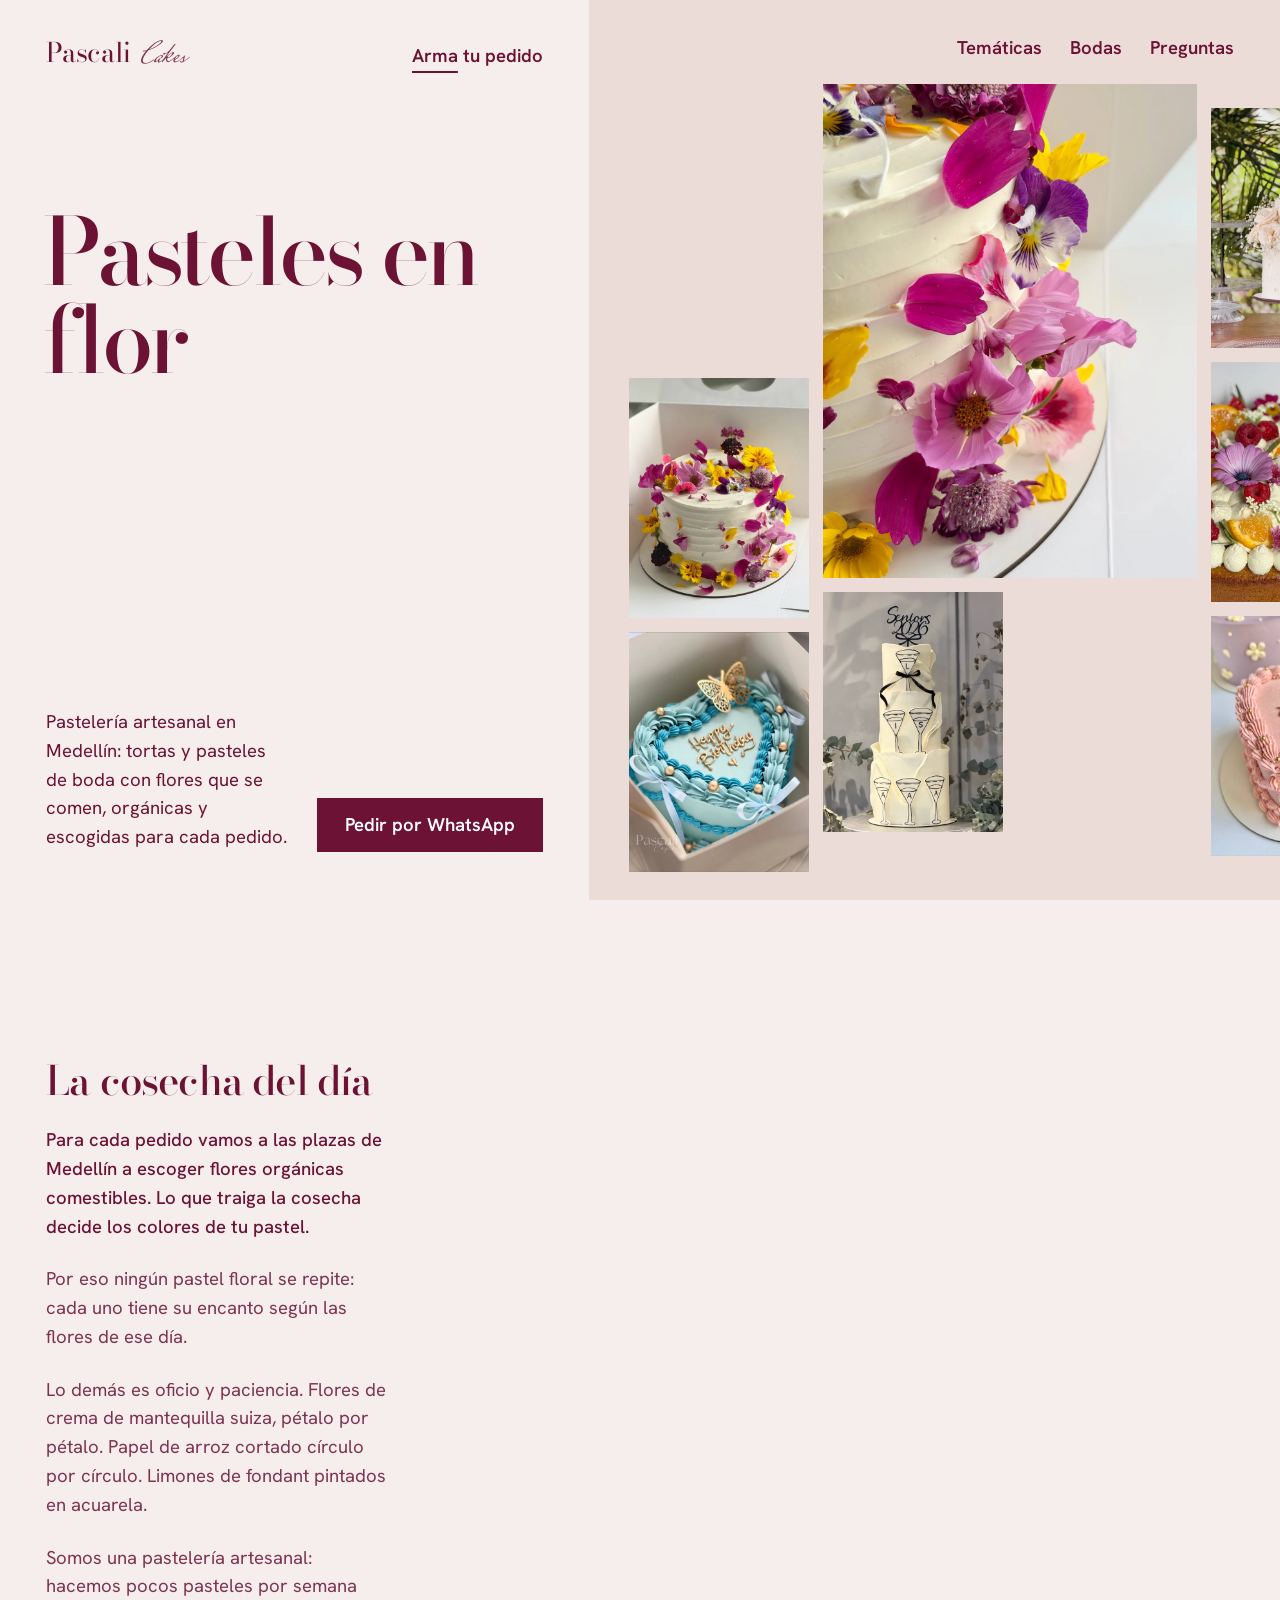
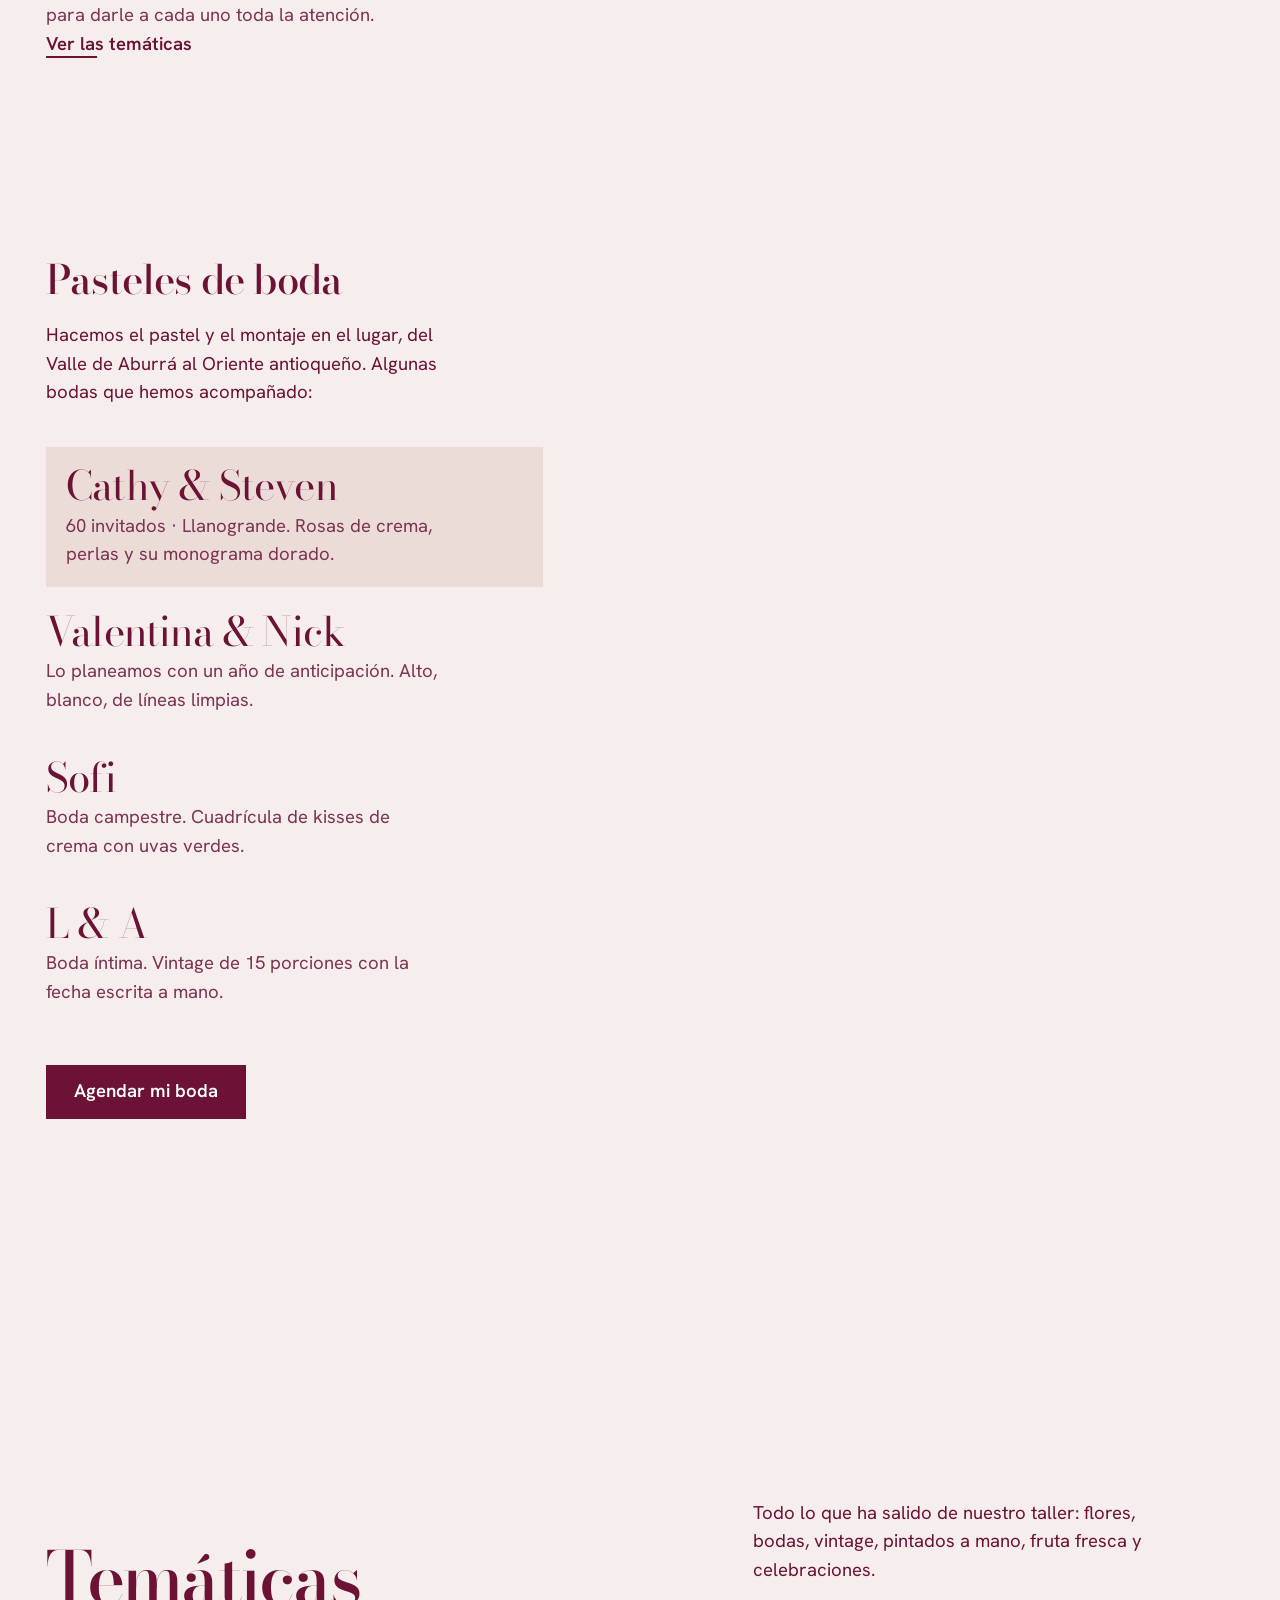
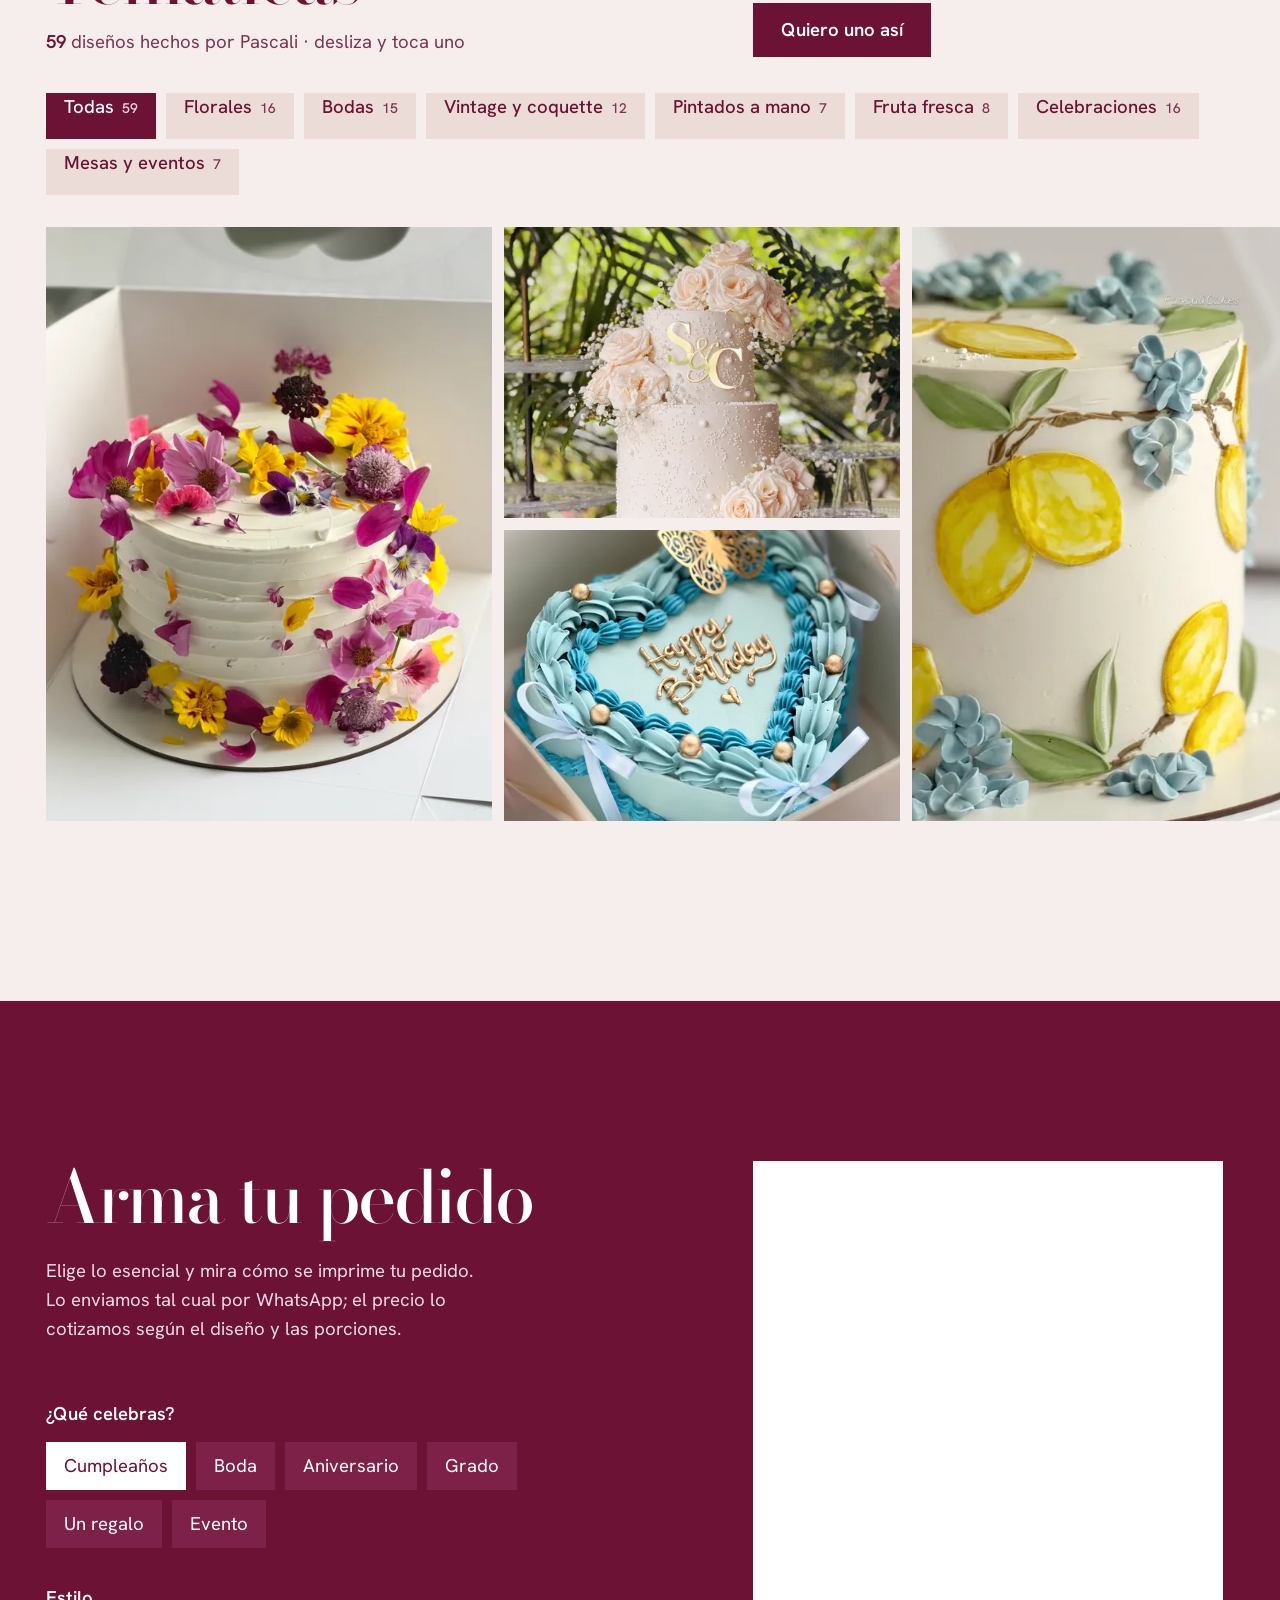
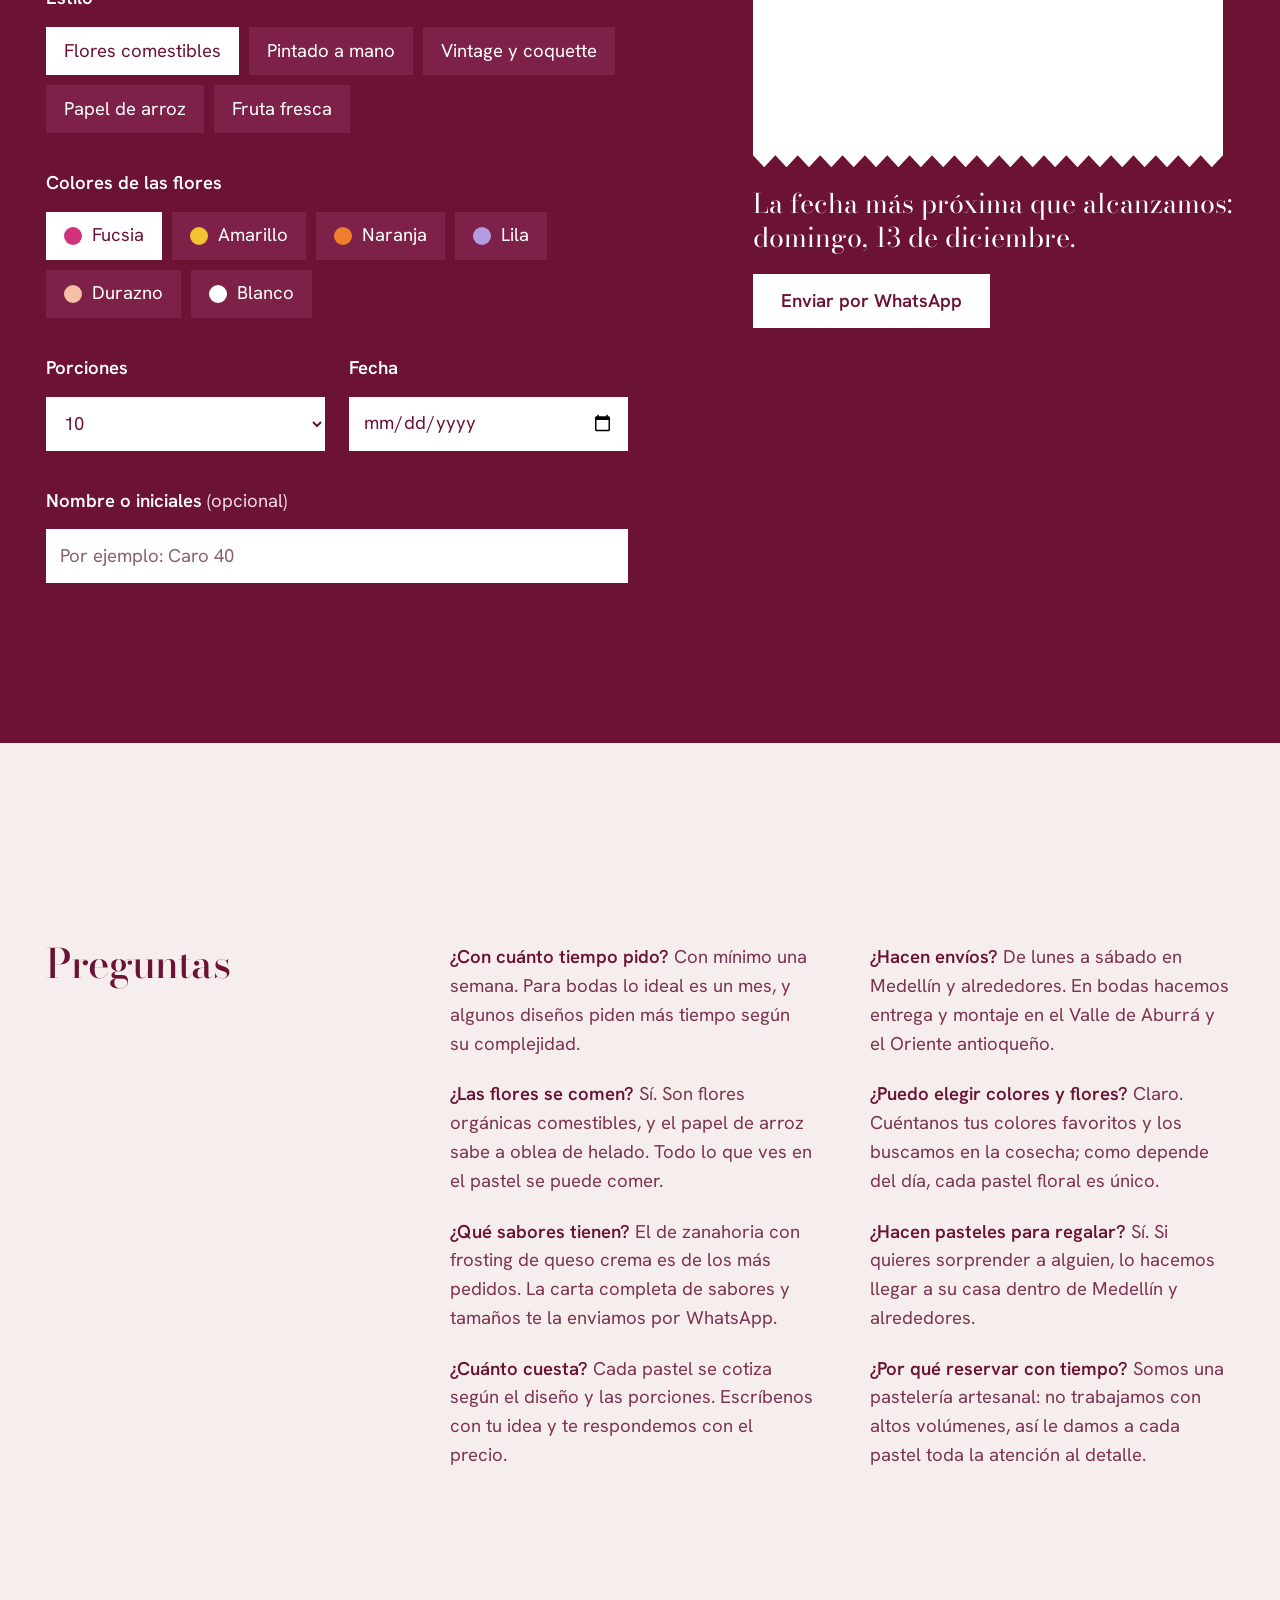
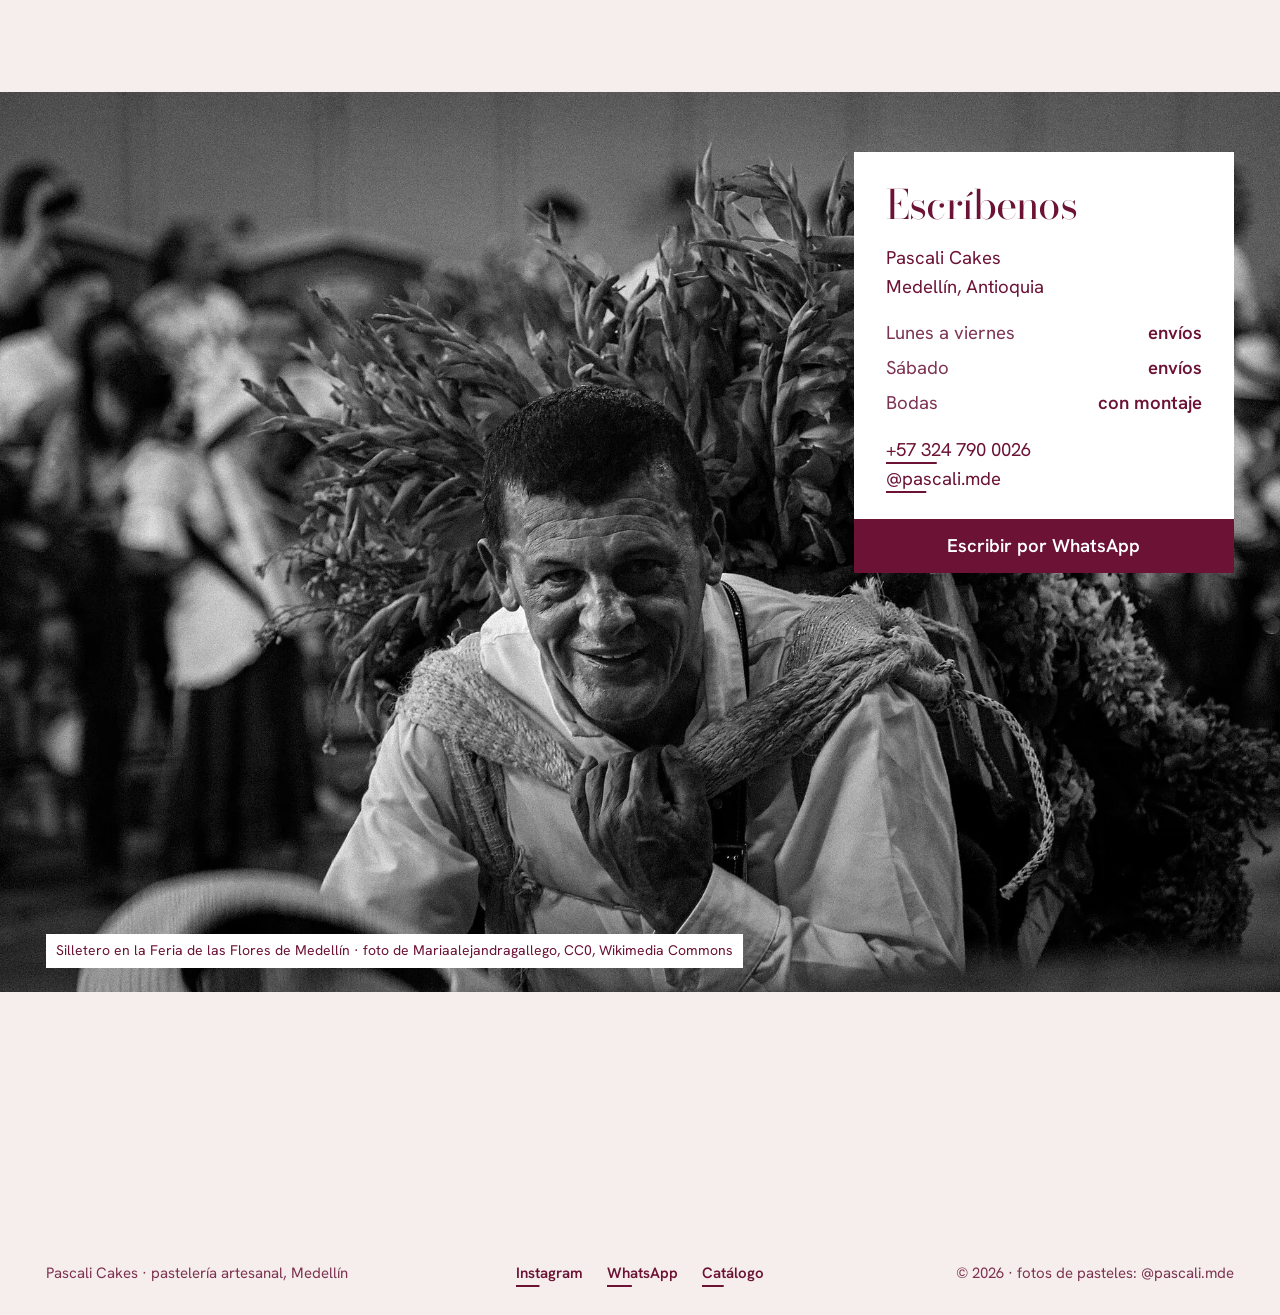
==== commit 31691a96: "Evitar desplazamiento horizontal de 1 px en tablet Co-Authored-By: Claude Opus 5.5 <noreply@anthropi" ====
--- a/index.html
+++ b/index.html
@@ -20,7 +20,7 @@
   <link rel="preconnect" href="https://fonts.googleapis.com">
   <link rel="preconnect" href="https://fonts.gstatic.com" crossorigin>
   <link href="https://fonts.googleapis.com/css2?family=Bodoni+Moda:opsz,wght@6..96,400..600&family=Hanken+Grotesk:wght@400;500;600&family=Mrs+Saint+Delafield&display=swap" rel="stylesheet">
-  <link rel="stylesheet" href="styles.css?v=5">
+  <link rel="stylesheet" href="styles.css?v=6">
   <script type="application/ld+json">
   {
     "@context": "https://schema.org",
--- a/styles.css
+++ b/styles.css
@@ -27,6 +27,7 @@
 }
 
 *, *::before, *::after { box-sizing: border-box; }
+html, body { overflow-x: clip; }
 html { -webkit-text-size-adjust: 100%; scroll-behavior: smooth; }
 body {
   margin: 0; background: var(--bg); color: var(--ink);
